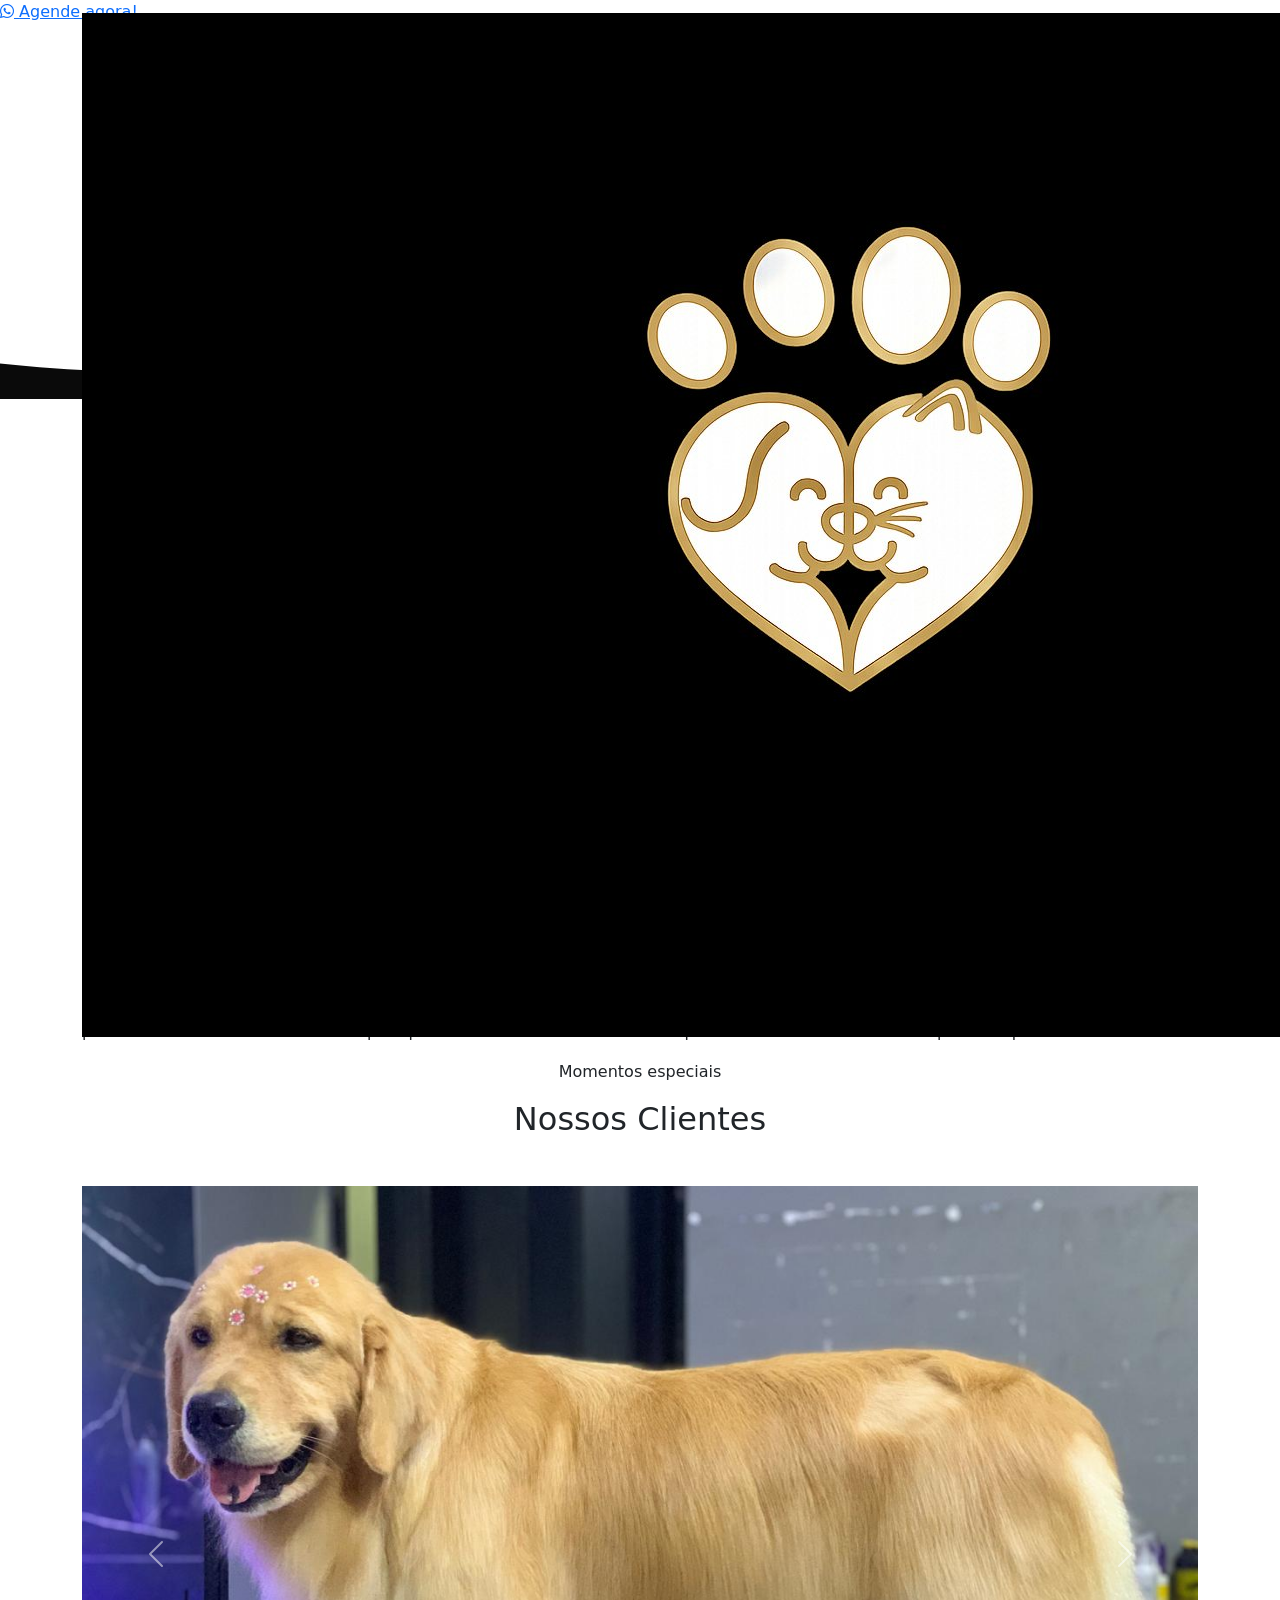
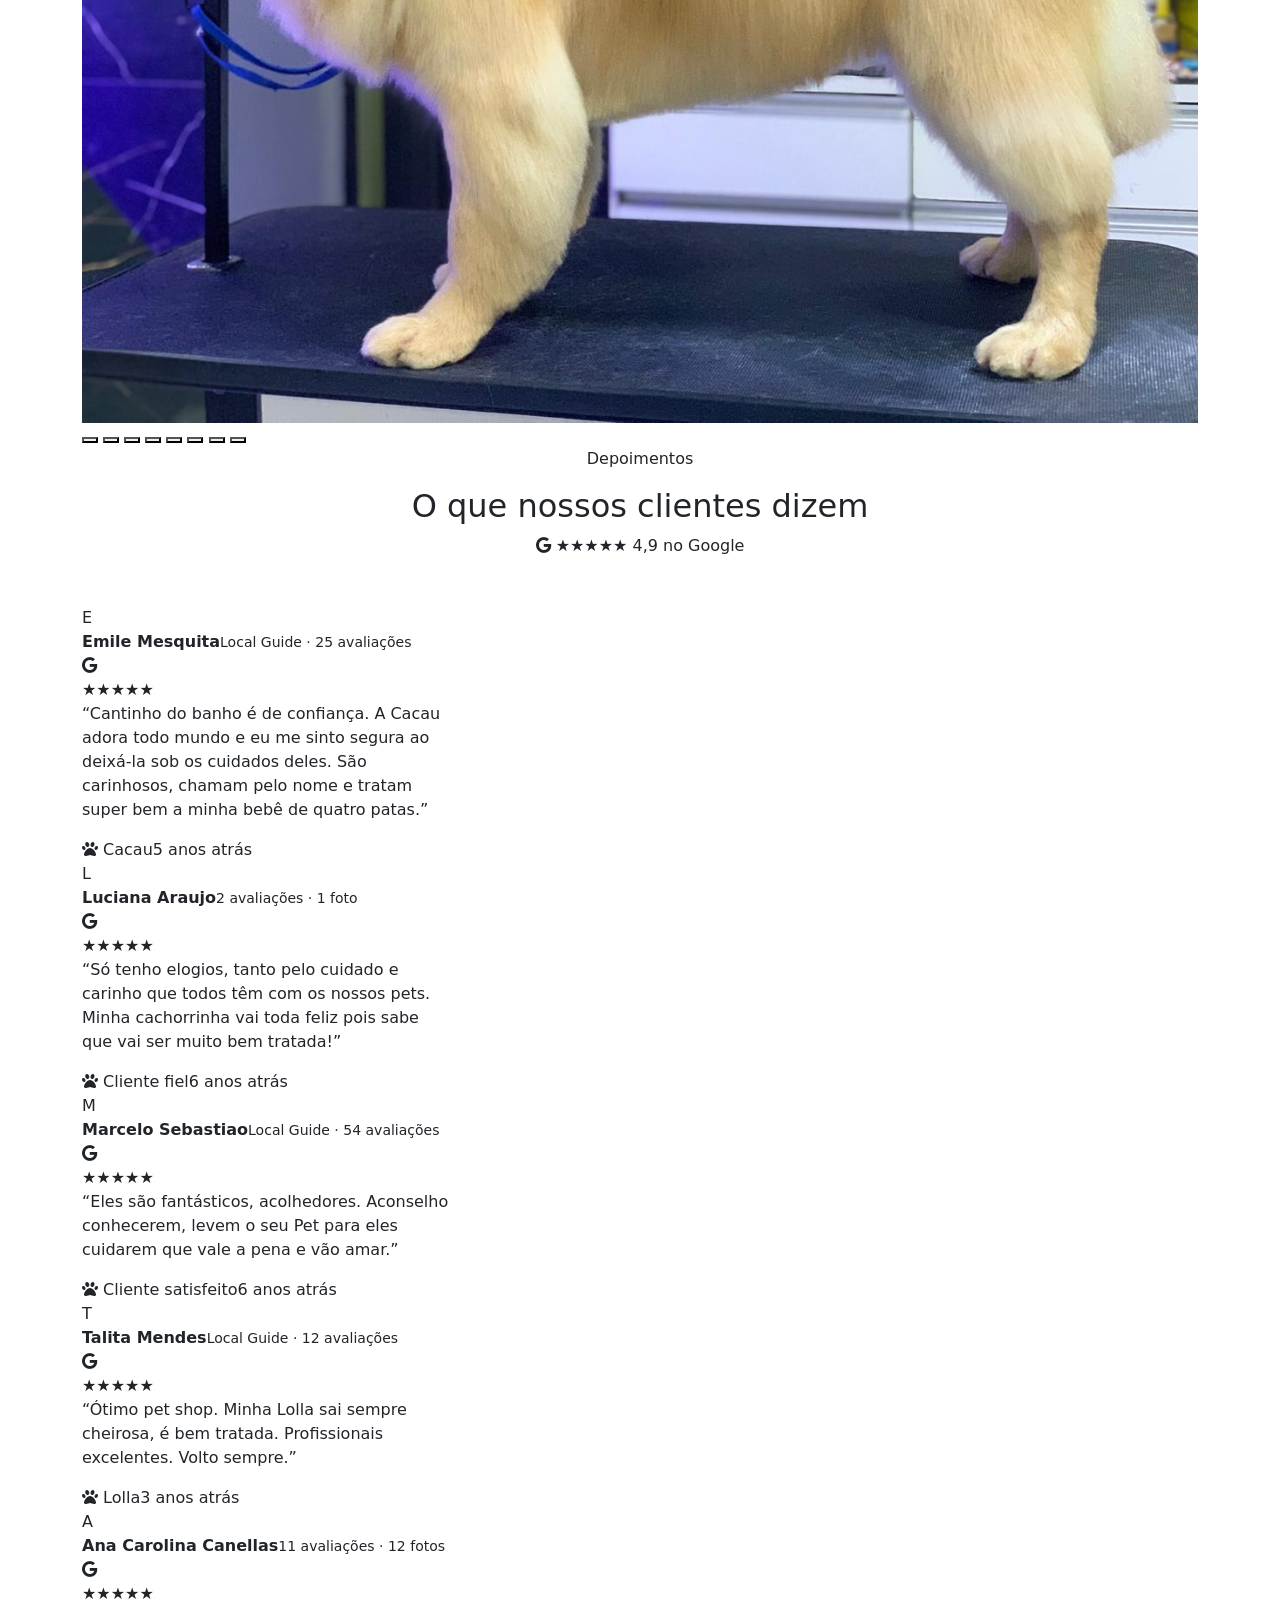
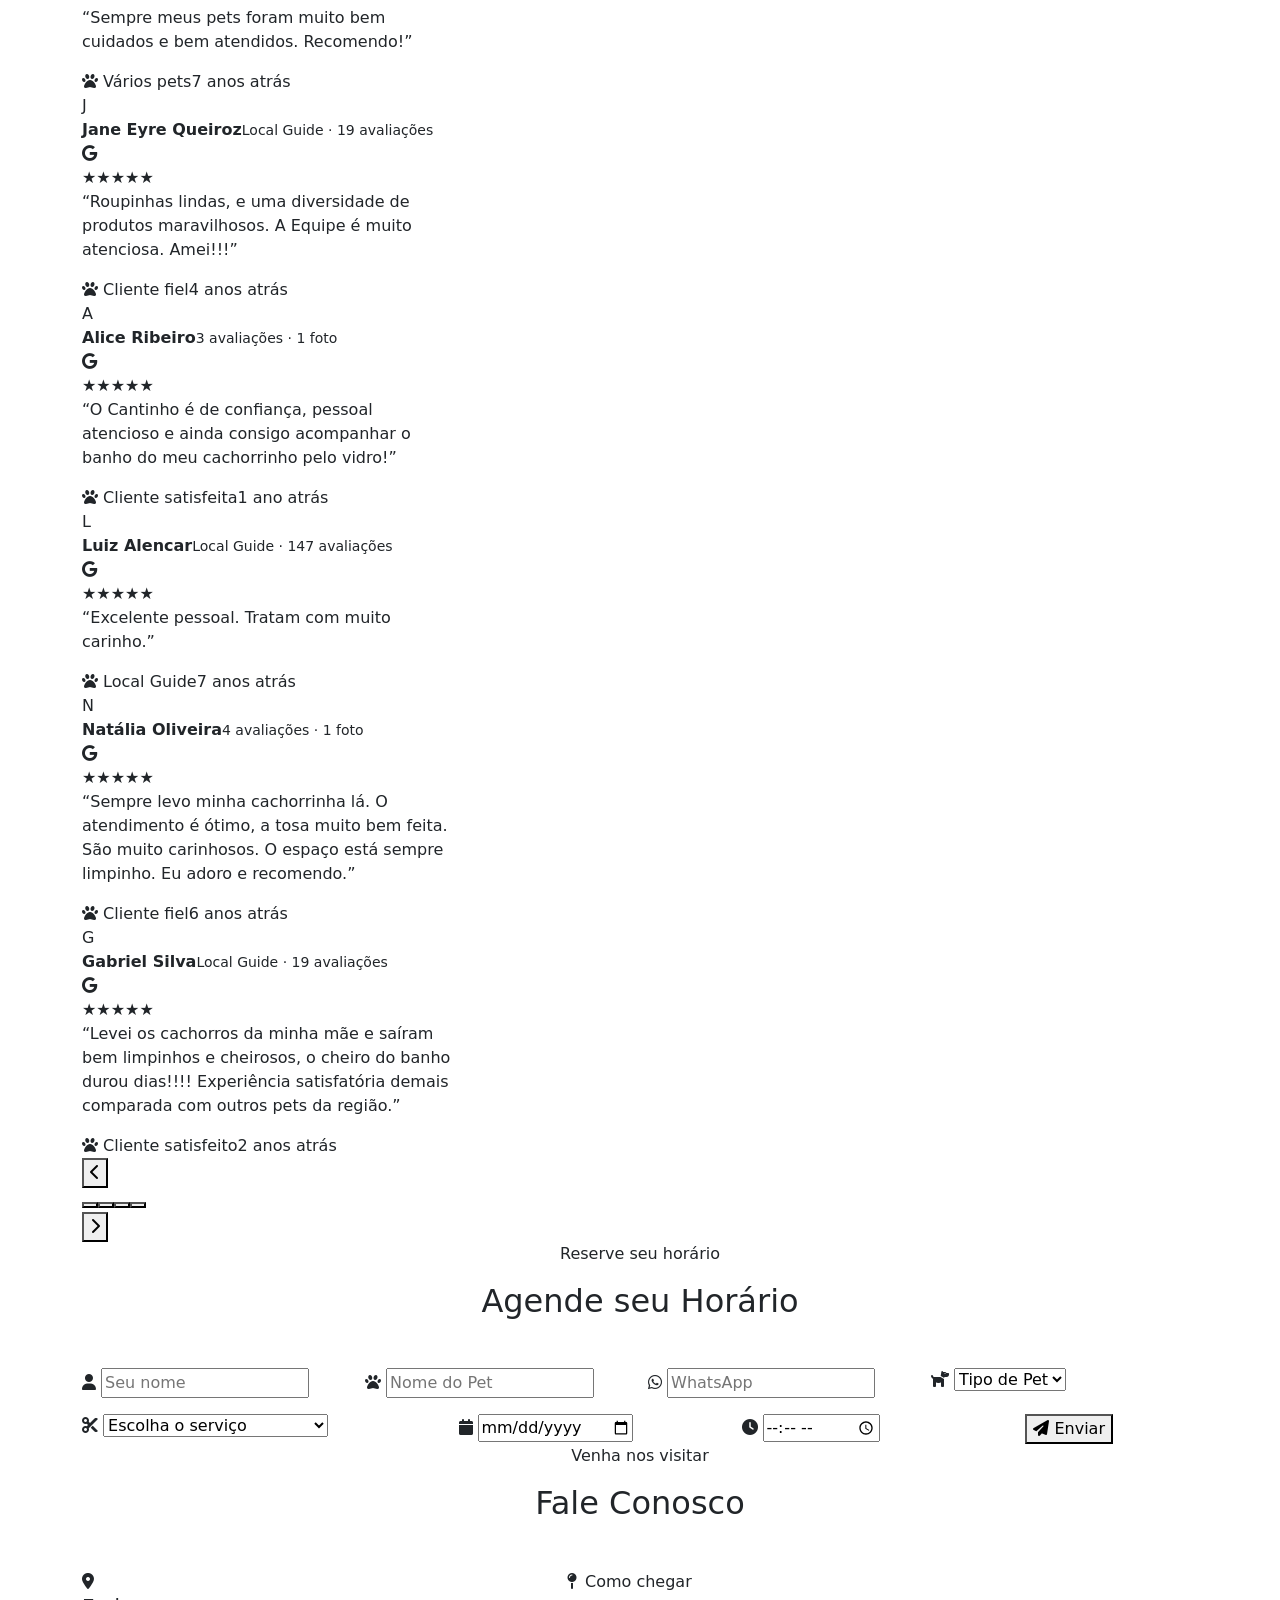
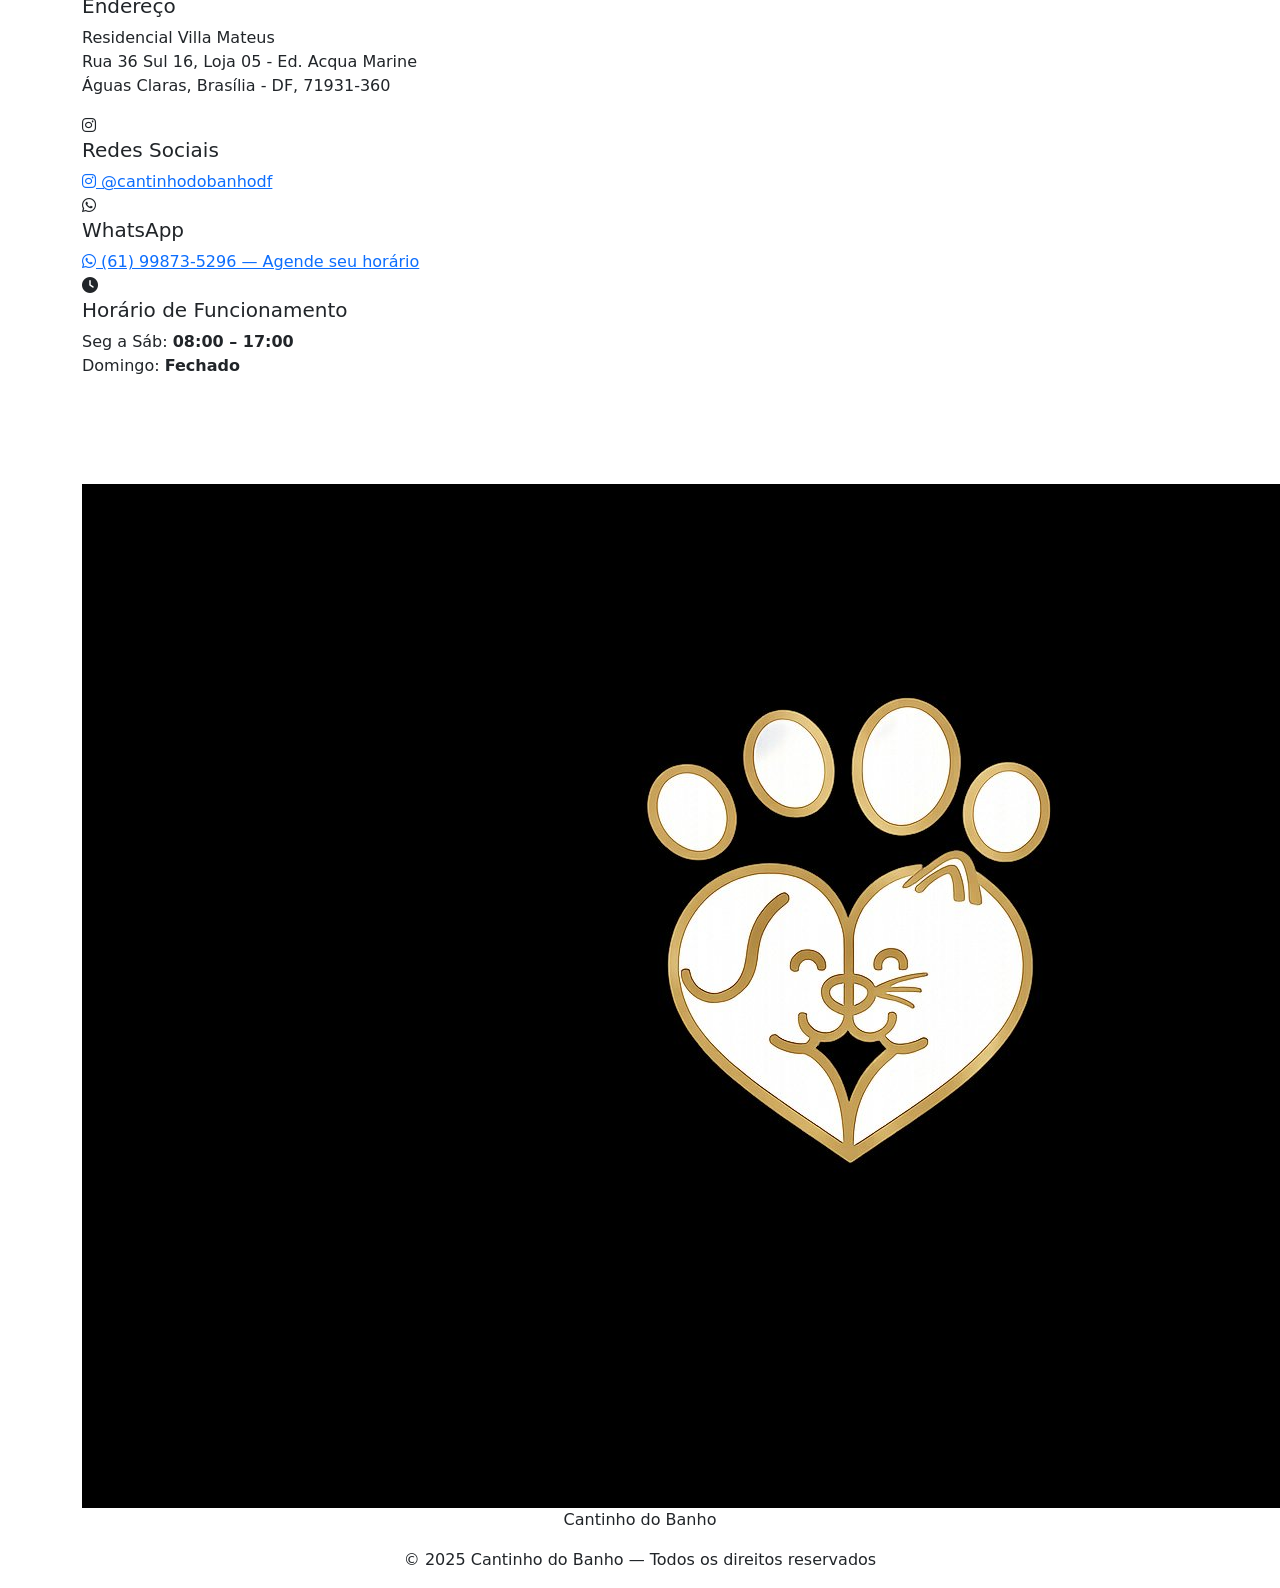
==== target/Cantinho_banho-1.0-SNAPSHOT/index.html @ 0a8c475f "- Adicionada entidade Usuario com suporte a Soft Delete e Timezone America/Sao_Paulo. - Adicionada a" ====
<!DOCTYPE html>
<html lang="pt-BR">
    <head>
        <meta charset="UTF-8" />
        <meta name="viewport" content="width=device-width, initial-scale=1.0"/>
        <title>Cantinho do Banho — Pet Shop Premium</title>

        <!-- Bootstrap -->
        <link rel="stylesheet" href="https://cdn.jsdelivr.net/npm/bootstrap@5.3.2/dist/css/bootstrap.min.css"/>
        <!-- FontAwesome -->
        <link rel="stylesheet" href="https://cdnjs.cloudflare.com/ajax/libs/font-awesome/6.5.0/css/all.min.css"/>
        <!-- AOS -->
        <link href="https://cdn.jsdelivr.net/npm/aos@2.3.4/dist/aos.css" rel="stylesheet"/>
        <!-- Google Fonts -->
        <link href="https://fonts.googleapis.com/css2?family=Cinzel:wght@400;600;700&family=Cormorant+Garamond:ital,wght@0,300;0,400;0,600;1,300;1,400&display=swap" rel="stylesheet">
        <!-- Estilos -->
        <link rel="stylesheet" href="style.css"/>
        <style>html {
                scroll-behavior: smooth;
                overflow-x: hidden;
            }</style>
    </head>
    <body>

        <!-- BOTÃO FLUTUANTE WHATSAPP -->
        <a href="https://wa.me/5561998735296?text=Quero%20agendar" target="_blank" class="whatsapp-float" aria-label="Agendar pelo WhatsApp">
            <i class="fab fa-whatsapp"></i>
            <span class="whatsapp-tooltip">Agende agora!</span>
        </a>

        <!-- NAVBAR -->
        <nav class="navbar navbar-expand-lg fixed-top">
            <div class="container">
                <a class="navbar-brand" href="#">
                    <img src="[data-uri]" alt="Logo" class="brand-icon-img">
                    Cantinho do Banho
                </a>
                <button class="navbar-toggler" type="button" data-bs-toggle="collapse" data-bs-target="#menu">
                    <span class="navbar-toggler-icon"></span>
                </button>
                <div class="collapse navbar-collapse" id="menu">
                    <ul class="navbar-nav ms-auto mb-2 mb-lg-0">
                        <li class="nav-item"><a class="nav-link" href="#sobre">Quem Somos</a></li>
                        <li class="nav-item"><a class="nav-link" href="#servicos">Serviços</a></li>
                        <li class="nav-item"><a class="nav-link" href="#avaliacoes">Avaliações</a></li>
                        <li class="nav-item"><a class="nav-link" href="#agendamento">Agendamento</a></li>
                        <li class="nav-item"><a class="nav-link" href="#contato">Contato</a></li>
                        <li class="nav-item"><a class="nav-link nav-admin" href="dashboard/login.html" target="_self" onclick="window.location.href = 'dashboard/login.html'; return false;">Admin</a></li>
                    </ul>
                </div>
            </div>
        </nav>

        <!-- HERO -->
        <header class="hero-premium">
            <div class="hero-overlay"></div>
            <div class="hero-particles">
                <span></span><span></span><span></span><span></span><span></span>
            </div>
            <div class="container hero-content text-center" data-aos="fade-up" data-aos-duration="1000">
                <p class="hero-eyebrow">✦ Pet Shop Premium ✦</p>
                <h1>Cuidado Premium<br><em>Para Seu Melhor Amigo</em></h1>
                <p class="hero-subtitle">
                    Sofisticação, carinho e expertise no tratamento do seu pet.<br>Agende seu momento especial conosco.
                </p>
                <div class="hero-buttons">
                    <a href="#agendamento" class="btn-hero btn-hero-outline">
                        <i class="fas fa-calendar-check"></i> Agende seu Horário
                    </a>
                    <a href="#servicos" class="btn-hero btn-hero-solid">
                        <i class="fa fa-paw"></i> Conhecer serviços
                    </a>
                </div>
                <div class="hero-badges" data-aos="fade-up" data-aos-delay="300">
                    <div class="hero-badge"><i class="fa fa-heart"></i><span>Carinho</span></div>
                    <div class="hero-badge"><i class="fa fa-shield-alt"></i><span>Segurança</span></div>
                    <div class="hero-badge"><i class="fa fa-star"></i><span>Excelência</span></div>
                </div>
            </div>
            <div class="hero-scroll-hint">
                <span></span>
            </div>
        </header>

        <!-- DIVISOR -->
        <div class="section-divider">
            <svg viewBox="0 0 1440 80" preserveAspectRatio="none">
            <path d="M0,40 C360,80 1080,0 1440,40 L1440,80 L0,80 Z" fill="#0a0a0a"/>
            </svg>
        </div>

        <!-- SOBRE -->
        <section id="sobre" class="section-sobre">
            <div class="container">
                <div class="row align-items-center g-5">
                    <div class="col-lg-6" data-aos="fade-right">
                        <p class="section-label">Nossa História</p>
                        <h2 class="section-title">Quem Somos</h2>
                        <p class="section-text">
                            No <strong>Cantinho do Banho</strong> oferecemos mais do que serviços: cuidamos com amor, carinho e dedicação total.
                            Um espaço onde cada pet é tratado como parte da família, com profissionais apaixonados e técnicas refinadas.
                        </p>
                        <div class="sobre-stats">
                            <div class="stat-item">
                                <span class="stat-num">4.6★</span>
                                <span class="stat-label">Google</span>
                            </div>
                            <div class="stat-divider"></div>
                            <div class="stat-item">
                                <span class="stat-num">98+</span>
                                <span class="stat-label">Avaliações</span>
                            </div>
                            <div class="stat-divider"></div>
                            <div class="stat-item">
                                <span class="stat-num">8</span>
                                <span class="stat-label">Serviços</span>
                            </div>
                        </div>
                    </div>
                    <div class="col-lg-6" data-aos="fade-left" data-aos-delay="150">
                        <div class="sobre-card">
                            <i class="fas fa-award sobre-icon"></i>
                            <h4>Compromisso com a excelência</h4>
                            <p>Cada detalhe importa. Dos produtos utilizados ao toque final — entregamos o melhor para o seu pet.</p>
                        </div>
                    </div>
                </div>
            </div>
        </section>

        <!-- SERVIÇOS -->
        <section id="servicos" class="section-servicos">
            <div class="container">
                <div class="text-center mb-5" data-aos="fade-up">
                    <p class="section-label">O que oferecemos</p>
                    <h2 class="section-title">Nossos Serviços</h2>
                </div>
                <div class="row g-4">

                    <div class="col-md-3 col-sm-6" data-aos="fade-up" data-aos-delay="50">
                        <div class="service-card">
                            <div class="service-icon-wrap icone-banho"><i class="fas fa-bath"></i></div>
                            <h5>Banho</h5>
                            <p>Cuidado e limpeza completa para seu pet.</p>
                        </div>
                    </div>

                    <div class="col-md-3 col-sm-6" data-aos="fade-up" data-aos-delay="100">
                        <div class="service-card">
                            <div class="service-icon-wrap icone-tosa"><i class="fas fa-cut"></i></div>
                            <h5>Tosas Especializadas</h5>
                            <p>Tosas personalizadas conforme raça e estilo.</p>
                        </div>
                    </div>

                    <div class="col-md-3 col-sm-6" data-aos="fade-up" data-aos-delay="150">
                        <div class="service-card">
                            <div class="service-icon-wrap icone-trimming"><i class="fas fa-dog"></i></div>
                            <h5>Trimming</h5>
                            <p>Ajustes finos para acabamento perfeito.</p>
                        </div>
                    </div>

                    <div class="col-md-3 col-sm-6" data-aos="fade-up" data-aos-delay="200">
                        <div class="service-card">
                            <div class="service-icon-wrap icone-pelagem"><i class="fas fa-paw"></i></div>
                            <h5>Recuperação de Pelagem</h5>
                            <p>Tratamento intensivo para pelagem danificada.</p>
                        </div>
                    </div>

                    <div class="col-md-3 col-sm-6" data-aos="fade-up" data-aos-delay="250">
                        <div class="service-card">
                            <div class="service-icon-wrap icone-cronograma"><i class="fas fa-stream"></i></div>
                            <h5>Cronograma Capilar</h5>
                            <p>Hidratação intensiva em ciclos personalizados.</p>
                        </div>
                    </div>

                    <div class="col-md-3 col-sm-6" data-aos="fade-up" data-aos-delay="300">
                        <div class="service-card">
                            <div class="service-icon-wrap icone-coloracao"><i class="fas fa-palette"></i></div>
                            <h5>Coloração</h5>
                            <p>Colorações seguras e criativas para pets!</p>
                        </div>
                    </div>

                    <div class="col-md-3 col-sm-6" data-aos="fade-up" data-aos-delay="350">
                        <div class="service-card">
                            <div class="service-icon-wrap icone-cronoterapia"><i class="fas fa-spa"></i></div>
                            <h5>Cromoterapia</h5>
                            <p>Relaxamento e equilíbrio com terapia de cores.</p>
                        </div>
                    </div>

                    <div class="col-md-3 col-sm-6" data-aos="fade-up" data-aos-delay="400">
                        <div class="service-card">
                            <div class="service-icon-wrap icone-boutique"><i class="fas fa-store"></i></div>
                            <h5>Boutique Pet</h5>
                            <p>Acessórios e produtos premium para seu pet.</p>
                        </div>
                    </div>

                </div>
            </div>
        </section>

        <!-- GALERIA -->
        <section class="section-galeria">
            <div class="container" data-aos="fade-up">
                <div class="text-center mb-5">
                    <p class="section-label">Momentos especiais</p>
                    <h2 class="section-title">Nossos Clientes</h2>
                </div>
                <div id="petCarousel" class="carousel slide carousel-premium" data-bs-ride="carousel" data-bs-interval="3500">
                    <div class="carousel-inner">
                        <div class="carousel-item active">
                            <img src="imagens/pet1.jpeg" class="d-block w-100" alt="Pet 1">
                        </div>

                        <div class="carousel-item">
                            <img src="imagens/pet2.jpeg" class="d-block w-100" alt="Pet 2">
                        </div>

                        <div class="carousel-item">
                            <img src="imagens/pet3.jpeg" class="d-block w-100" alt="Pet 3">
                        </div>

                        <div class="carousel-item">
                            <img src="imagens/pet4.jpeg" class="d-block w-100" alt="Pet 4">
                        </div>

                        <div class="carousel-item">
                            <img src="imagens/pet5.jpeg" class="d-block w-100" alt="Pet 5">
                        </div>

                        <div class="carousel-item">
                            <img src="imagens/pet6.jpeg" class="d-block w-100" alt="Pet 6">
                        </div>

                        <div class="carousel-item">
                            <img src="imagens/pet7 (2).jpeg" class="d-block w-100" alt="Pet 7">
                        </div>

                        <div class="carousel-item">
                            <img src="imagens/pet8.jpeg" class="d-block w-100" alt="Pet 8">
                        </div>

                    </div>
                </div>
                <button class="carousel-control-prev" type="button" data-bs-target="#petCarousel" data-bs-slide="prev">
                    <span class="carousel-control-prev-icon"></span>
                </button>
                <button class="carousel-control-next" type="button" data-bs-target="#petCarousel" data-bs-slide="next">
                    <span class="carousel-control-next-icon"></span>
                </button>
                <div class="carousel-indicators-custom">
                    <button type="button" data-bs-target="#petCarousel" data-bs-slide-to="0" class="active"></button>
                    <button type="button" data-bs-target="#petCarousel" data-bs-slide-to="1"></button>
                    <button type="button" data-bs-target="#petCarousel" data-bs-slide-to="2"></button>
                    <button type="button" data-bs-target="#petCarousel" data-bs-slide-to="3"></button>
                    <button type="button" data-bs-target="#petCarousel" data-bs-slide-to="4"></button>
                    <button type="button" data-bs-target="#petCarousel" data-bs-slide-to="5"></button>
                    <button type="button" data-bs-target="#petCarousel" data-bs-slide-to="6"></button>
                    <button type="button" data-bs-target="#petCarousel" data-bs-slide-to="7"></button>
                </div>
            </div>
        </section>

        <!-- AVALIAÇÕES -->
        <section id="avaliacoes" class="section-avaliacoes">
            <div class="container">
                <div class="text-center mb-5" data-aos="fade-up">
                    <p class="section-label">Depoimentos</p>
                    <h2 class="section-title">O que nossos clientes dizem</h2>
                    <div class="google-rating-badge">
                        <i class="fab fa-google"></i>
                        <span class="stars-text">&#9733;&#9733;&#9733;&#9733;&#9733;</span>
                        <span>4,9 no Google</span>
                    </div>
                </div>

                <div class="review-carousel-wrapper" data-aos="fade-up" data-aos-delay="100">
                    <div class="review-track" id="reviewTrack">

                        <div class="review-card">
                            <div class="review-header">
                                <div class="review-avatar">E</div>
                                <div class="review-info"><strong>Emile Mesquita</strong><small>Local Guide &middot; 25 avaliações</small></div>
                                <i class="fab fa-google review-google-icon"></i>
                            </div>
                            <div class="review-stars">&#9733;&#9733;&#9733;&#9733;&#9733;</div>
                            <p class="review-text">&ldquo;Cantinho do banho é de confiança. A Cacau adora todo mundo e eu me sinto segura ao deixá-la sob os cuidados deles. São carinhosos, chamam pelo nome e tratam super bem a minha bebê de quatro patas.&rdquo;</p>
                            <div class="review-footer"><span><i class="fas fa-paw"></i> Cacau</span><span class="review-time">5 anos atrás</span></div>
                        </div>

                        <div class="review-card">
                            <div class="review-header">
                                <div class="review-avatar">L</div>
                                <div class="review-info"><strong>Luciana Araujo</strong><small>2 avaliações &middot; 1 foto</small></div>
                                <i class="fab fa-google review-google-icon"></i>
                            </div>
                            <div class="review-stars">&#9733;&#9733;&#9733;&#9733;&#9733;</div>
                            <p class="review-text">&ldquo;Só tenho elogios, tanto pelo cuidado e carinho que todos têm com os nossos pets. Minha cachorrinha vai toda feliz pois sabe que vai ser muito bem tratada!&rdquo;</p>
                            <div class="review-footer"><span><i class="fas fa-paw"></i> Cliente fiel</span><span class="review-time">6 anos atrás</span></div>
                        </div>

                        <div class="review-card">
                            <div class="review-header">
                                <div class="review-avatar">M</div>
                                <div class="review-info"><strong>Marcelo Sebastiao</strong><small>Local Guide &middot; 54 avaliações</small></div>
                                <i class="fab fa-google review-google-icon"></i>
                            </div>
                            <div class="review-stars">&#9733;&#9733;&#9733;&#9733;&#9733;</div>
                            <p class="review-text">&ldquo;Eles são fantásticos, acolhedores. Aconselho conhecerem, levem o seu Pet para eles cuidarem que vale a pena e vão amar.&rdquo;</p>
                            <div class="review-footer"><span><i class="fas fa-paw"></i> Cliente satisfeito</span><span class="review-time">6 anos atrás</span></div>
                        </div>

                        <div class="review-card">
                            <div class="review-header">
                                <div class="review-avatar">T</div>
                                <div class="review-info"><strong>Talita Mendes</strong><small>Local Guide &middot; 12 avaliações</small></div>
                                <i class="fab fa-google review-google-icon"></i>
                            </div>
                            <div class="review-stars">&#9733;&#9733;&#9733;&#9733;&#9733;</div>
                            <p class="review-text">&ldquo;Ótimo pet shop. Minha Lolla sai sempre cheirosa, é bem tratada. Profissionais excelentes. Volto sempre.&rdquo;</p>
                            <div class="review-footer"><span><i class="fas fa-paw"></i> Lolla</span><span class="review-time">3 anos atrás</span></div>
                        </div>

                        <div class="review-card">
                            <div class="review-header">
                                <div class="review-avatar">A</div>
                                <div class="review-info"><strong>Ana Carolina Canellas</strong><small>11 avaliações &middot; 12 fotos</small></div>
                                <i class="fab fa-google review-google-icon"></i>
                            </div>
                            <div class="review-stars">&#9733;&#9733;&#9733;&#9733;&#9733;</div>
                            <p class="review-text">&ldquo;Sempre meus pets foram muito bem cuidados e bem atendidos. Recomendo!&rdquo;</p>
                            <div class="review-footer"><span><i class="fas fa-paw"></i> Vários pets</span><span class="review-time">7 anos atrás</span></div>
                        </div>

                        <div class="review-card">
                            <div class="review-header">
                                <div class="review-avatar">J</div>
                                <div class="review-info"><strong>Jane Eyre Queiroz</strong><small>Local Guide &middot; 19 avaliações</small></div>
                                <i class="fab fa-google review-google-icon"></i>
                            </div>
                            <div class="review-stars">&#9733;&#9733;&#9733;&#9733;&#9733;</div>
                            <p class="review-text">&ldquo;Roupinhas lindas, e uma diversidade de produtos maravilhosos. A Equipe é muito atenciosa. Amei!!!&rdquo;</p>
                            <div class="review-footer"><span><i class="fas fa-paw"></i> Cliente fiel</span><span class="review-time">4 anos atrás</span></div>
                        </div>

                        <div class="review-card">
                            <div class="review-header">
                                <div class="review-avatar">A</div>
                                <div class="review-info"><strong>Alice Ribeiro</strong><small>3 avaliações &middot; 1 foto</small></div>
                                <i class="fab fa-google review-google-icon"></i>
                            </div>
                            <div class="review-stars">&#9733;&#9733;&#9733;&#9733;&#9733;</div>
                            <p class="review-text">&ldquo;O Cantinho é de confiança, pessoal atencioso e ainda consigo acompanhar o banho do meu cachorrinho pelo vidro!&rdquo;</p>
                            <div class="review-footer"><span><i class="fas fa-paw"></i> Cliente satisfeita</span><span class="review-time">1 ano atrás</span></div>
                        </div>

                        <div class="review-card">
                            <div class="review-header">
                                <div class="review-avatar">L</div>
                                <div class="review-info"><strong>Luiz Alencar</strong><small>Local Guide &middot; 147 avaliações</small></div>
                                <i class="fab fa-google review-google-icon"></i>
                            </div>
                            <div class="review-stars">&#9733;&#9733;&#9733;&#9733;&#9733;</div>
                            <p class="review-text">&ldquo;Excelente pessoal. Tratam com muito carinho.&rdquo;</p>
                            <div class="review-footer"><span><i class="fas fa-paw"></i> Local Guide</span><span class="review-time">7 anos atrás</span></div>
                        </div>

                        <div class="review-card">
                            <div class="review-header">
                                <div class="review-avatar">N</div>
                                <div class="review-info"><strong>Natália Oliveira</strong><small>4 avaliações &middot; 1 foto</small></div>
                                <i class="fab fa-google review-google-icon"></i>
                            </div>
                            <div class="review-stars">&#9733;&#9733;&#9733;&#9733;&#9733;</div>
                            <p class="review-text">&ldquo;Sempre levo minha cachorrinha lá. O atendimento é ótimo, a tosa muito bem feita. São muito carinhosos. O espaço está sempre limpinho. Eu adoro e recomendo.&rdquo;</p>
                            <div class="review-footer"><span><i class="fas fa-paw"></i> Cliente fiel</span><span class="review-time">6 anos atrás</span></div>
                        </div>

                        <div class="review-card">
                            <div class="review-header">
                                <div class="review-avatar">G</div>
                                <div class="review-info"><strong>Gabriel Silva</strong><small>Local Guide &middot; 19 avaliações</small></div>
                                <i class="fab fa-google review-google-icon"></i>
                            </div>
                            <div class="review-stars">&#9733;&#9733;&#9733;&#9733;&#9733;</div>
                            <p class="review-text">&ldquo;Levei os cachorros da minha mãe e saíram bem limpinhos e cheirosos, o cheiro do banho durou dias!!!! Experiência satisfatória demais comparada com outros pets da região.&rdquo;</p>
                            <div class="review-footer"><span><i class="fas fa-paw"></i> Cliente satisfeito</span><span class="review-time">2 anos atrás</span></div>
                        </div>

                    </div>

                    <div class="review-nav">
                        <button class="review-btn" id="reviewPrev"><i class="fas fa-chevron-left"></i></button>
                        <div class="review-dots" id="reviewDots"></div>
                        <button class="review-btn" id="reviewNext"><i class="fas fa-chevron-right"></i></button>
                    </div>
                </div>

            </div>
        </section>

        <script>
            (function () {
                var track = document.getElementById('reviewTrack');
                var cards = track.querySelectorAll('.review-card');
                var dotsContainer = document.getElementById('reviewDots');
                var total = cards.length;
                var current = 0;
                var perPage = window.innerWidth >= 992 ? 3 : window.innerWidth >= 576 ? 2 : 1;

                function buildDots() {
                    dotsContainer.innerHTML = '';
                    var pages = Math.ceil(total / perPage);
                    for (var i = 0; i < pages; i++) {
                        var d = document.createElement('button');
                        d.className = 'review-dot' + (i === 0 ? ' active' : '');
                        d.setAttribute('data-i', i);
                        d.addEventListener('click', function () {
                            goTo(+this.getAttribute('data-i'));
                        });
                        dotsContainer.appendChild(d);
                    }
                }

                function goTo(page) {
                    var pages = Math.ceil(total / perPage);
                    current = Math.max(0, Math.min(page, pages - 1));
                    var offset = current * perPage * (100 / total);
                    track.style.transform = 'translateX(-' + offset + '%)';
                    dotsContainer.querySelectorAll('.review-dot').forEach(function (d, i) {
                        d.classList.toggle('active', i === current);
                    });
                }

                document.getElementById('reviewNext').addEventListener('click', function () {
                    goTo(current + 1 >= Math.ceil(total / perPage) ? 0 : current + 1);
                });
                document.getElementById('reviewPrev').addEventListener('click', function () {
                    goTo(current - 1 < 0 ? Math.ceil(total / perPage) - 1 : current - 1);
                });

                // Auto play
                setInterval(function () {
                    goTo(current + 1 >= Math.ceil(total / perPage) ? 0 : current + 1);
                }, 4000);

                buildDots();
                track.style.width = (total * (100 / perPage)) + '%';
                cards.forEach(function (c) {
                    c.style.width = (100 / total) + '%';
                });
            })();
        </script>

        <!-- AGENDAMENTO -->
        <section id="agendamento" class="section-agendamento">
            <div class="container" data-aos="fade-up">
                <div class="text-center mb-5">
                    <p class="section-label">Reserve seu horário</p>
                    <h2 class="section-title">Agende seu Horário</h2>
                </div>
                <div class="agendamento-card">
                    <!-- FORMULÁRIO -->
                    <div id="form-agendamento">

                        <form onsubmit="enviarAgendamento(event)">
                            <div class="row g-3">
                                <div class="col-md-3 col-sm-6">
                                    <div class="input-group-custom">
                                        <i class="fas fa-user"></i>
                                        <input id="nome" class="form-input" placeholder="Seu nome" required>
                                    </div>
                                </div>
                                <div class="col-md-3 col-sm-6">
                                    <div class="input-group-custom">
                                        <i class="fas fa-paw"></i>
                                        <input id="pet" class="form-input" placeholder="Nome do Pet" required>
                                    </div>
                                </div>
                                <div class="col-md-3 col-sm-6">
                                    <div class="input-group-custom">
                                        <i class="fab fa-whatsapp"></i>
                                        <input id="tel" class="form-input" placeholder="WhatsApp" required oninput="detectarCliente(this.value)">
                                    </div>
                                </div>
                                <div class="col-md-3 col-sm-6">
                                    <div class="input-group-custom">
                                        <i class="fas fa-dog"></i>
                                        <select id="tipo-pet" class="form-input" required>
                                            <option value="">Tipo de Pet</option>
                                            <option value="Cachorro">Cachorro</option>
                                            <option value="Gato">Gato</option>
                                        </select>
                                    </div>
                                </div>
                                <div class="col-md-4 col-sm-6">
                                    <div class="input-group-custom">
                                        <i class="fas fa-scissors"></i>
                                        <select id="servico" class="form-input" required>
                                            <option value="">Escolha o serviço</option>
                                            <option>Banho e Tosa</option>
                                            <option>Banho</option>
                                            <option>Tosa</option>
                                            <option>Trimming</option>
                                            <option>Cronograma Capilar</option>
                                            <option>Recuperação de Pelagem</option>
                                            <option>Cromoterapia</option>
                                            <option>Coloração Pet</option>
                                        </select>
                                    </div>
                                </div>
                                <div class="col-md-3 col-sm-6">
                                    <div class="input-group-custom">
                                        <i class="fas fa-calendar"></i>
                                        <input id="data" type="date" class="form-input" required>
                                    </div>
                                </div>
                                <div class="col-md-3 col-sm-6">
                                    <div class="input-group-custom">
                                        <i class="fas fa-clock"></i>
                                        <input id="hora" type="time" class="form-input" required>
                                    </div>
                                </div>

                                <div class="col-md-2 col-sm-12">
                                    <button type="submit" class="btn-agendar" id="btn-agendar">
                                        <i class="fa fa-paper-plane"></i> Enviar
                                    </button>
                                </div>
                            </div>
                        </form>
                    </div>
                    <!-- MENSAGEM DE SUCESSO -->
                    <div id="agendamento-sucesso" style="display:none; text-align:center; padding:48px 24px;">
                        <div style="font-size:3.5rem; margin-bottom:16px;">🐾</div>
                        <h3 style="color:#C9A96E; font-family:'Cinzel',serif; font-size:1.4rem; margin-bottom:12px;">Pedido Enviado com Sucesso!</h3>
                        <p style="color:#ccc; font-size:0.95rem; margin-bottom:8px;">Seu agendamento foi recebido!</p>
                        <p style="color:#888; font-size:0.85rem; max-width:420px; margin:0 auto 28px;">Nossa equipe vai analisar a disponibilidade e entrar em contato pelo WhatsApp para confirmar o horário. 😊</p>
                        <button onclick="novoAgendamento()" style="background:transparent; border:1px solid #C9A96E55; color:#C9A96E; border-radius:8px; padding:10px 24px; font-size:0.85rem; cursor:pointer; transition:all .2s;">
                            <i class="fas fa-plus" style="margin-right:6px"></i> Fazer outro agendamento
                        </button>
                    </div>
                </div>
            </div>
        </section>

        <!-- CONTATO -->
        <section id="contato" class="section-contato">
            <div class="container">
                <div class="text-center mb-5" data-aos="fade-up">
                    <p class="section-label">Venha nos visitar</p>
                    <h2 class="section-title">Fale Conosco</h2>
                </div>
                <div class="row g-5 align-items-start">
                    <div class="col-md-5" data-aos="fade-right">
                        <div class="contato-info">

                            <div class="contato-item">
                                <div class="contato-icon"><i class="fas fa-map-marker-alt"></i></div>
                                <div>
                                    <h5>Endereço</h5>
                                    <p>Residencial Villa Mateus<br>
                                        Rua 36 Sul 16, Loja 05 - Ed. Acqua Marine<br>
                                        Águas Claras, Brasília - DF, 71931-360</p>
                                </div>
                            </div>

                            <div class="contato-item">
                                <div class="contato-icon"><i class="fab fa-instagram"></i></div>
                                <div>
                                    <h5>Redes Sociais</h5>
                                    <a href="https://instagram.com/cantinhodobanhodf" target="_blank" class="social-link">
                                        <i class="fab fa-instagram"></i> @cantinhodobanhodf
                                    </a>
                                </div>
                            </div>

                            <div class="contato-item">
                                <div class="contato-icon"><i class="fab fa-whatsapp"></i></div>
                                <div>
                                    <h5>WhatsApp</h5>
                                    <a href="https://wa.me/5561998735296" target="_blank" class="btn-whatsapp">
                                        <i class="fab fa-whatsapp"></i> (61) 99873-5296 — Agende seu horário
                                    </a>
                                </div>
                            </div>

                            <div class="contato-item">
                                <div class="contato-icon"><i class="fas fa-clock"></i></div>
                                <div>
                                    <h5>Horário de Funcionamento</h5>
                                    <p>Seg a Sáb: <strong>08:00 – 17:00</strong><br>Domingo: <strong>Fechado</strong></p>
                                </div>
                            </div>

                        </div>
                    </div>

                    <div class="col-md-7" data-aos="fade-left" data-aos-delay="150">
                        <div class="mapa-wrapper">
                            <p class="section-label mb-3"><i class="fas fa-map-pin me-2"></i>Como chegar</p>
                            <div class="ratio ratio-4x3">
                                <iframe
                                    src="https://www.google.com/maps/embed?pb=!1m18!1m12!1m3!1d1223.2493525552275!2d-48.03910495482226!3d-15.837038308991763!2m3!1f0!2f0!3f0!3m2!1i1024!2i768!4f13.1!3m3!1m2!1s0x935a326012396ee5%3A0x93afc04ad1eda050!2sCantinho%20do%20Banho%20Pet%20Shop!5e0!3m2!1spt-BR!2sbr!4v1702665679206!5m2!1spt-BR!2sbr"
                                    width="100%" height="100%" style="border:0;" allowfullscreen="" loading="lazy">
                                </iframe>
                            </div>
                        </div>
                    </div>
                </div>
            </div>
        </section>

        <!-- RODAPÉ -->
        <footer class="footer">
            <div class="container text-center">
                <p class="footer-brand"><img src="[data-uri]" alt="Logo" class="footer-logo-img"> Cantinho do Banho</p>
                <p class="footer-copy">© 2025 Cantinho do Banho — Todos os direitos reservados</p>
            </div>
        </footer>

        <!-- SCRIPTS -->
        <script src="https://cdn.jsdelivr.net/npm/bootstrap@5.3.2/dist/js/bootstrap.bundle.min.js"></script>
        <script src="https://cdn.jsdelivr.net/npm/aos@2.3.4/dist/aos.js"></script>
        <script>
                            AOS.init({duration: 900, once: true, easing: 'ease-out-quart', offset: 60});

                            function cleanTelSite(t) {
                                return t ? t.replace(/\D/g, '') : '';
                            }

                            function detectarCliente(val) {
                                const tel = cleanTelSite(val);
                                if (tel.length < 10)
                                    return;
                                const clientes = JSON.parse(localStorage.getItem('cb_clientes') || '[]');
                                const cli = clientes.find(c => cleanTelSite(c.tel) === tel);
                                if (cli) {
                                    if (cli.nome)
                                        document.getElementById('nome').value = cli.nome;
                                    if (cli.pets)
                                        document.getElementById('pet').value = cli.pets.split(',')[0].trim();
                                }
                            }

                            function enviarAgendamento(e) {
                                e.preventDefault();

                                // 1. Captura os elementos do DOM
                                const nome = document.getElementById('nome').value.trim();
                                const pet = document.getElementById('pet').value.trim();
                                const tel = document.getElementById('tel').value.trim();
                                const tipoPet = document.getElementById('tipo-pet').value;
                                const servico = document.getElementById('servico').value;
                                const data = document.getElementById('data').value; // Formato: YYYY-MM-DD
                                const hora = document.getElementById('hora').value; // Formato: HH:MM

                                // 2. Validação simples antes de enviar
                                if (!nome || !pet || !tel || !tipoPet || !servico || !data || !hora) {
                                    alert("Por favor, preencha todos os campos obrigatórios.");
                                    return;
                                }

                                // 3. Prepara os parâmetros para o padrão que a Servlet Java entende (Form URL Encoded)
                                const formData = new URLSearchParams();
                                formData.append('nomeDono', nome);
                                formData.append('telefone', tel);
                                formData.append('nomePet', pet);
                                formData.append('tipo', tipoPet);
                                formData.append('servico', servico);
                                formData.append('data', data);
                                formData.append('hora', hora);

                                // 4. O Fetch: Enviando os dados para o servidor
                                // ATENÇÃO: Verifique se o nome do projeto no NetBeans/Tomcat é "Cantinho_banho"
                                fetch('api/agendar', {
                                    method: 'POST',
                                    headers: {
                                        'Content-Type': 'application/x-www-form-urlencoded; charset=UTF-8',
                                    },
                                    body: formData
                                })
                                        .then(response => {
                                            if (response.ok) {
                                                // Se o Java retornou status 200-299
                                                return response.text();
                                            } else {
                                                // Se o Java deu erro (ex: 500 no banco de dados)
                                                return response.text().then(text => {
                                                    throw new Error(text)
                                                });
                                            }
                                        })
                                        .then(resultado => {
                                            console.log("Sucesso do Java:", resultado);

                                            // Esconde o formulário e mostra a div de sucesso (lógica que você já tinha)
                                            document.getElementById('form-agendamento').style.display = 'none';
                                            document.getElementById('agendamento-sucesso').style.display = 'block';

                                            // Limpa o formulário para um próximo uso
                                            // document.getElementById('form-agendamento').reset();
                                        })
                                        .catch(error => {
                                            // Captura erros de rede ou erros lançados pelo 'throw' acima
                                            console.error('Erro na requisição:', error);
                                            alert("Falha ao salvar no MySQL: " + error.message);
                                        });
                            }

                            function novoAgendamento() {
                                document.getElementById('form-agendamento').style.display = 'block';
                                document.getElementById('agendamento-sucesso').style.display = 'none';
                                document.getElementById('form-agendamento').querySelector('form').reset();
                            }

                            // Navbar + botão WA no scroll
                            window.addEventListener('scroll', () => {
                                document.querySelector('.navbar').classList.toggle('scrolled', window.scrollY > 50);
                                document.querySelector('.whatsapp-float').classList.toggle('visible', window.scrollY > 300);
                            });

                            // FECHAR MENU MOBILE AO CLICAR EM UM LINK
                            document.querySelectorAll('.navbar .nav-link').forEach(link => {
                                link.addEventListener('click', () => {
                                    const navbarCollapse = document.querySelector('.navbar-collapse');
                                    if (navbarCollapse && navbarCollapse.classList.contains('show')) {
                                        bootstrap.Collapse.getOrCreateInstance(navbarCollapse).hide();
                                    }
                                });
                            });
        </script>
    </body>
</html>
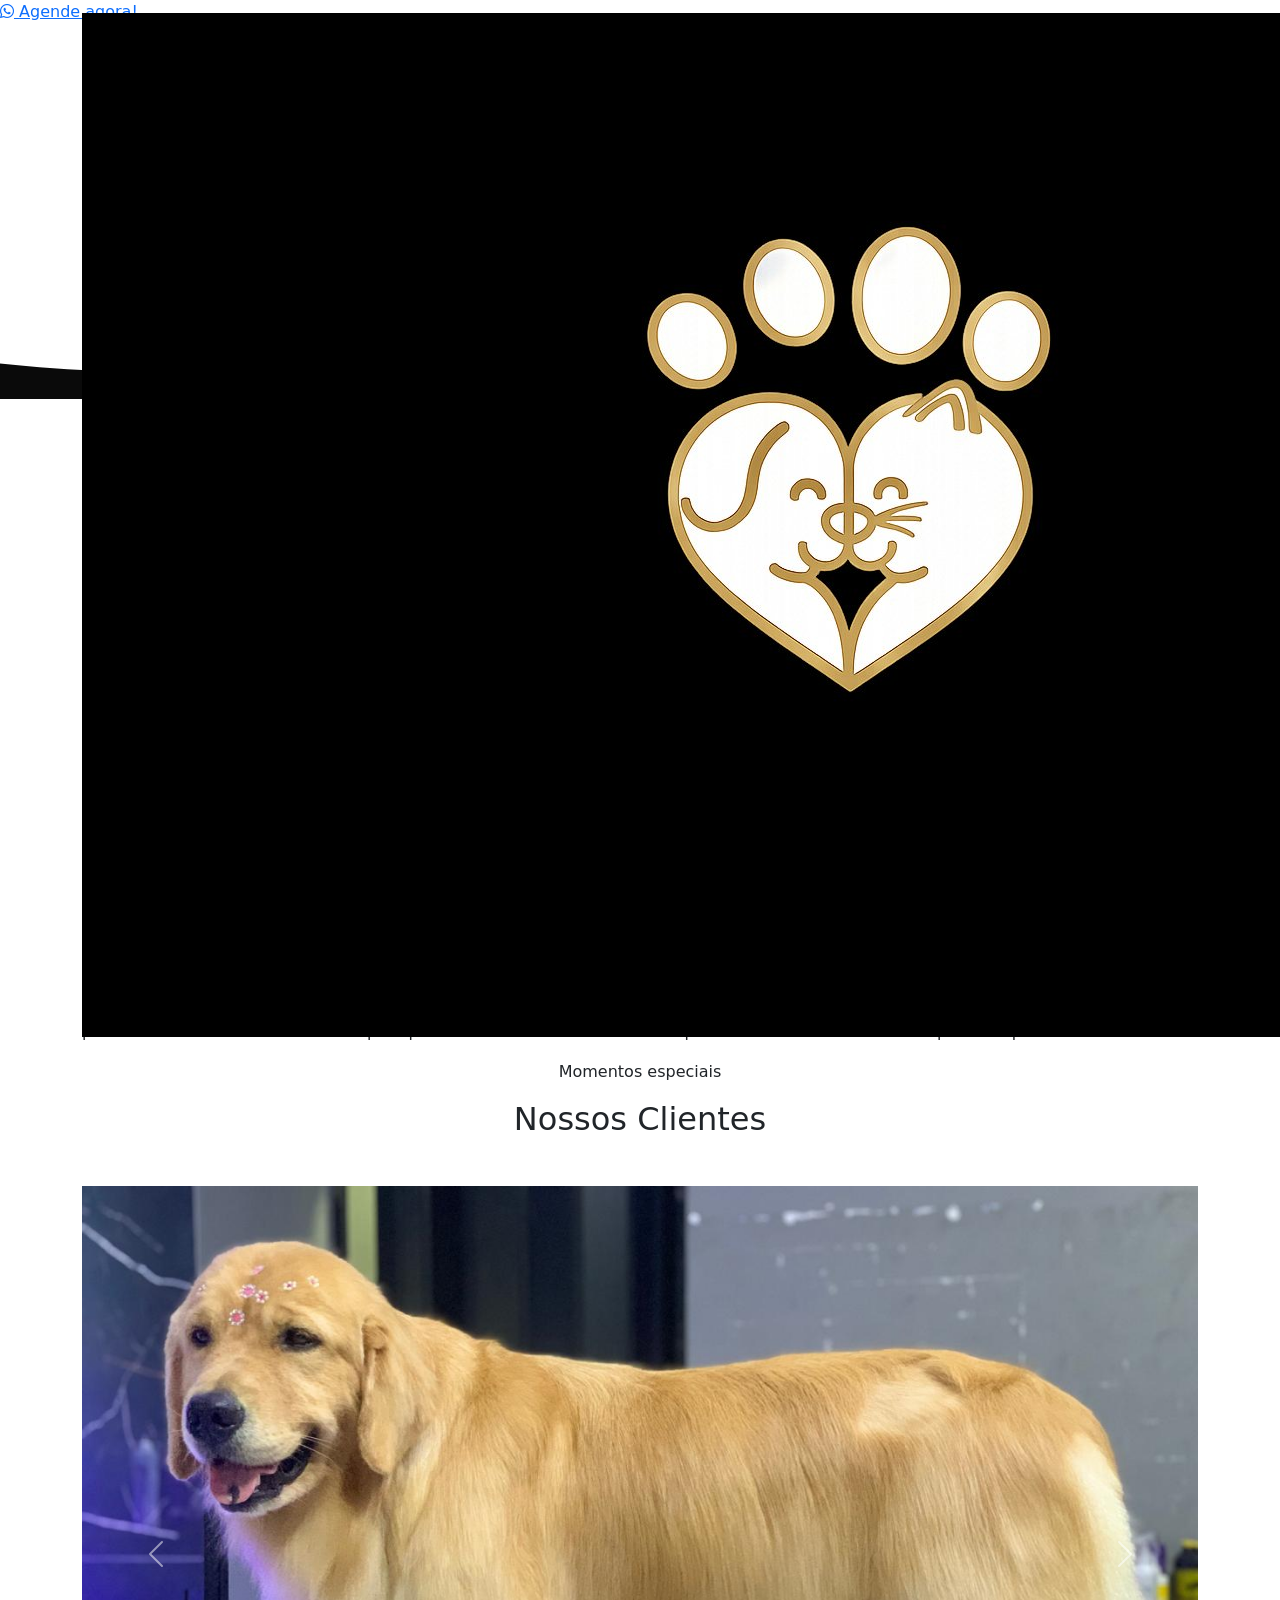
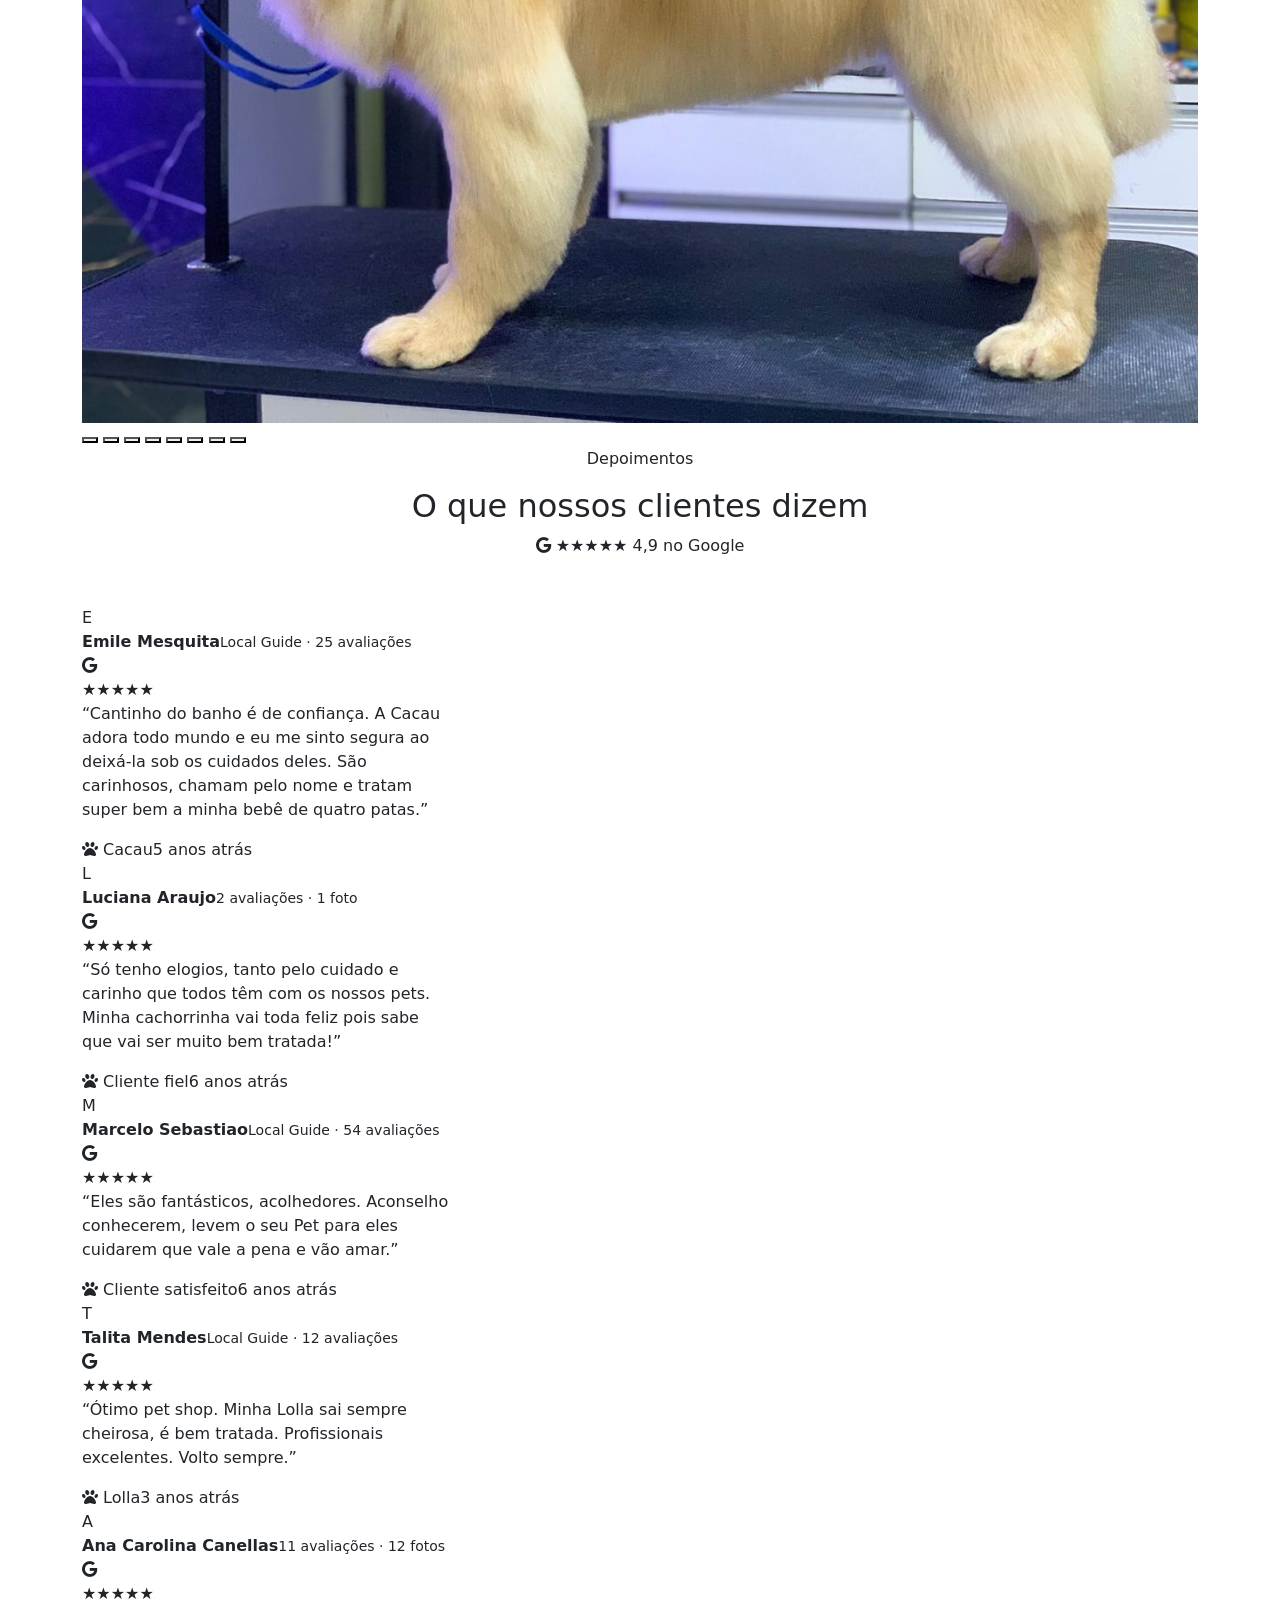
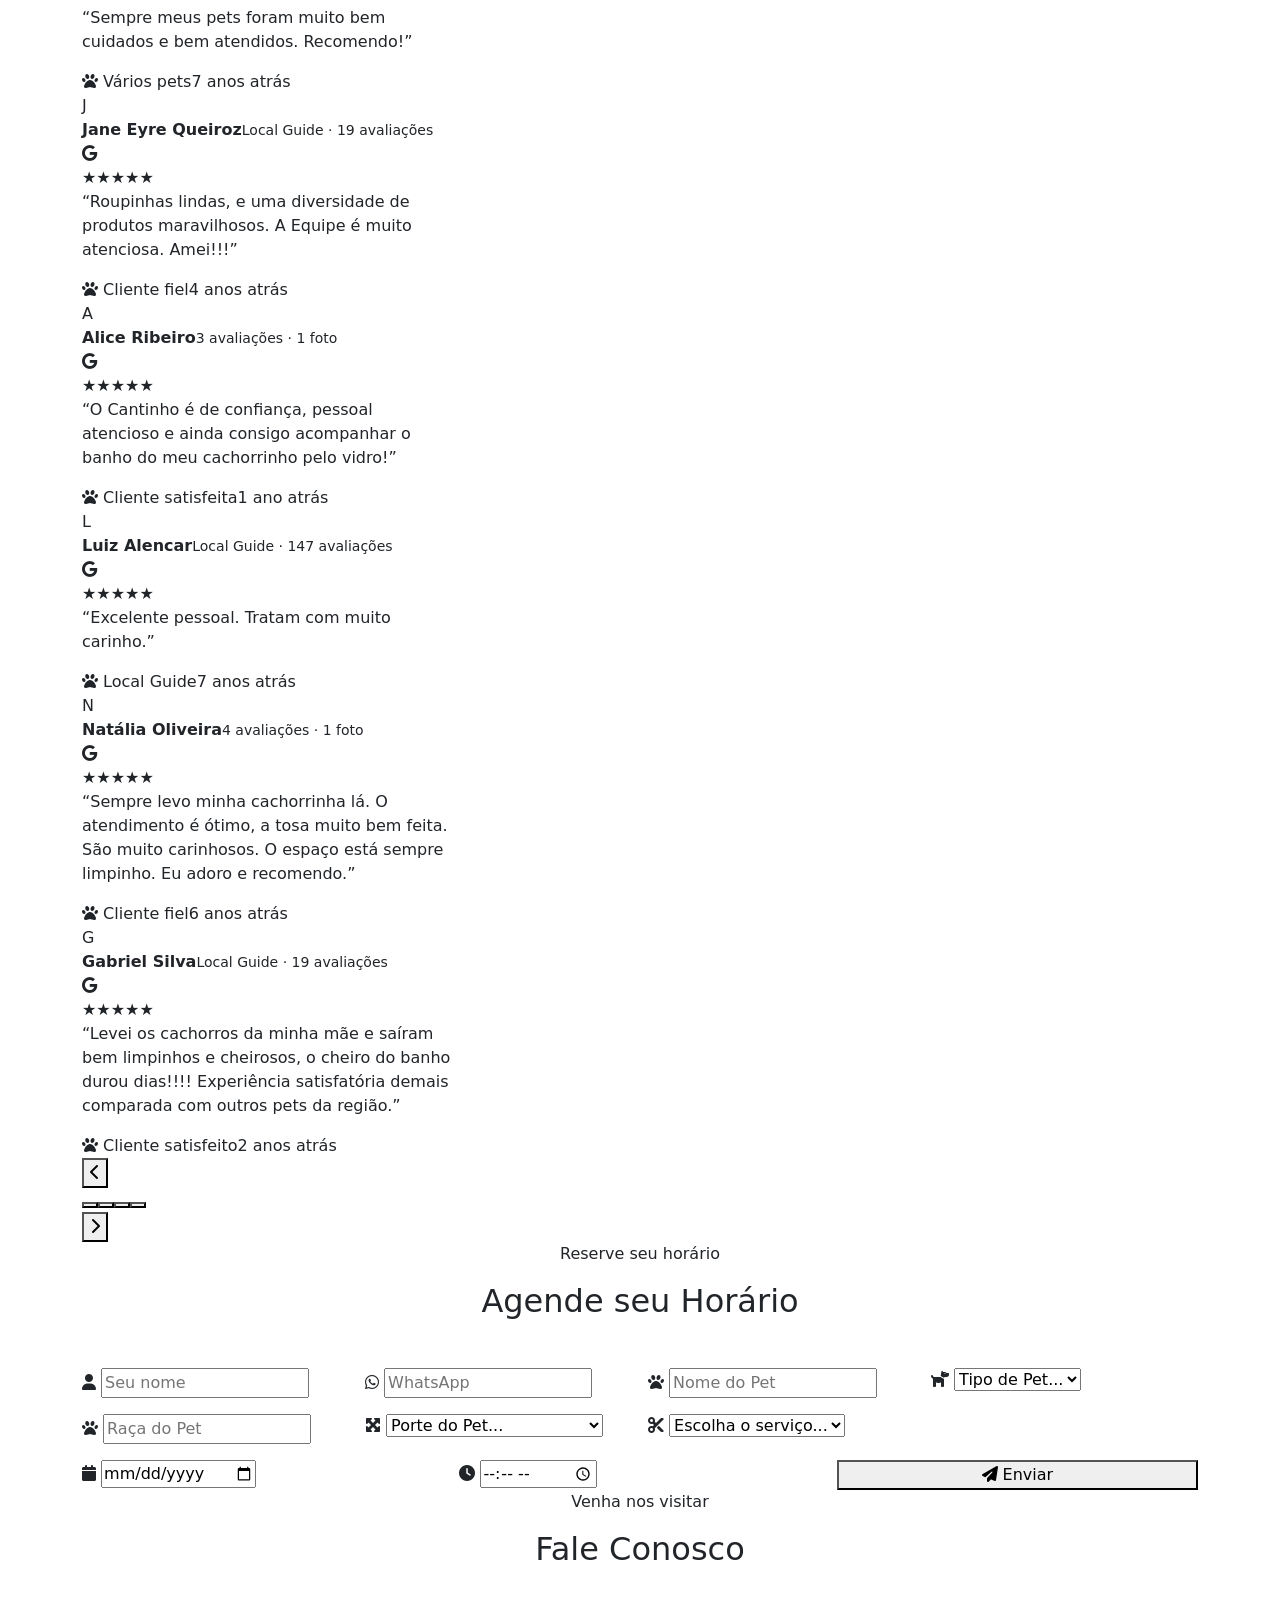
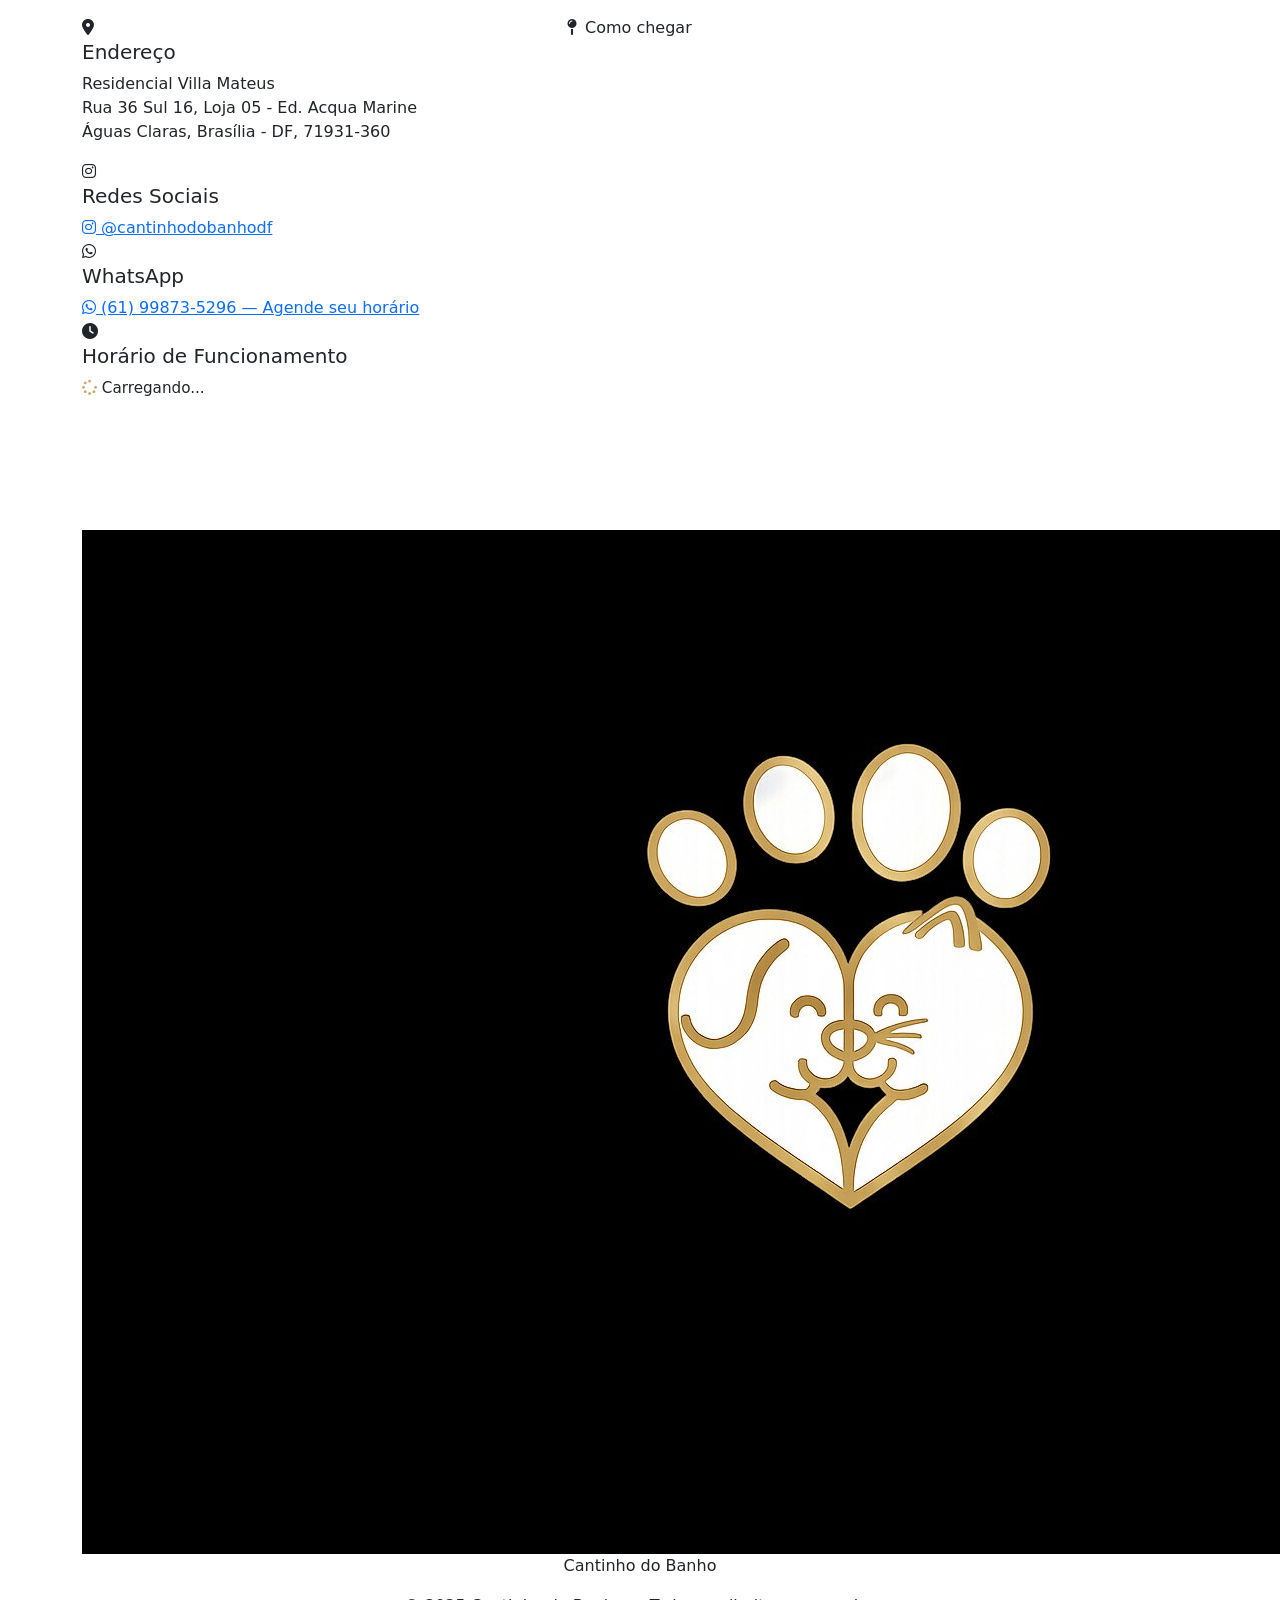
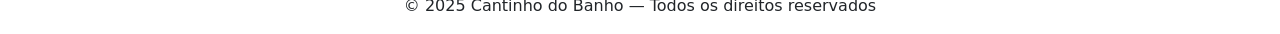
==== commit e294d2d8: "Atualização de referência no horario de funcionamento / agendamento(verificação de entrada de dados " ====
--- a/target/Cantinho_banho-1.0-SNAPSHOT/index.html
+++ b/target/Cantinho_banho-1.0-SNAPSHOT/index.html
@@ -471,68 +471,87 @@
 
                         <form onsubmit="enviarAgendamento(event)">
                             <div class="row g-3">
+
                                 <div class="col-md-3 col-sm-6">
                                     <div class="input-group-custom">
                                         <i class="fas fa-user"></i>
                                         <input id="nome" class="form-input" placeholder="Seu nome" required>
                                     </div>
                                 </div>
+
+                                <div class="col-md-3 col-sm-6">
+                                    <div class="input-group-custom">
+                                        <i class="fab fa-whatsapp"></i>
+                                        <input type="tel" id="tel" class="form-input" placeholder="WhatsApp" required maxlength="15" oninput="mascaraTelefone(this)">
+                                    </div>
+                                </div>
+
                                 <div class="col-md-3 col-sm-6">
                                     <div class="input-group-custom">
                                         <i class="fas fa-paw"></i>
                                         <input id="pet" class="form-input" placeholder="Nome do Pet" required>
                                     </div>
                                 </div>
-                                <div class="col-md-3 col-sm-6">
-                                    <div class="input-group-custom">
-                                        <i class="fab fa-whatsapp"></i>
-                                        <input id="tel" class="form-input" placeholder="WhatsApp" required oninput="detectarCliente(this.value)">
-                                    </div>
-                                </div>
+
                                 <div class="col-md-3 col-sm-6">
                                     <div class="input-group-custom">
                                         <i class="fas fa-dog"></i>
                                         <select id="tipo-pet" class="form-input" required>
-                                            <option value="">Tipo de Pet</option>
+                                            <option value="" disabled selected>Tipo de Pet...</option>
                                             <option value="Cachorro">Cachorro</option>
                                             <option value="Gato">Gato</option>
                                         </select>
                                     </div>
                                 </div>
-                                <div class="col-md-4 col-sm-6">
+
+                                <div class="col-md-3 col-sm-6">
+                                    <div class="input-group-custom">
+                                        <i class="fas fa-paw"></i>
+                                        <input type="text" id="racaPet" class="form-input" placeholder="Raça do Pet" required>
+                                    </div>
+                                </div>
+
+                                <div class="col-md-3 col-sm-6">
+                                    <div class="input-group-custom">
+                                        <i class="fas fa-expand-arrows-alt"></i>
+                                        <select id="portePet" class="form-input" required>
+                                            <option value="" disabled selected>Porte do Pet...</option>
+                                            <option value="Pequeno">Pequeno (até 10kg)</option>
+                                            <option value="Medio">Médio (11kg a 25kg)</option>
+                                            <option value="Grande">Grande (acima de 25kg)</option>
+                                        </select>
+                                    </div>
+                                </div>
+
+                                <div class="col-md-6 col-sm-12">
                                     <div class="input-group-custom">
                                         <i class="fas fa-scissors"></i>
                                         <select id="servico" class="form-input" required>
-                                            <option value="">Escolha o serviço</option>
-                                            <option>Banho e Tosa</option>
-                                            <option>Banho</option>
-                                            <option>Tosa</option>
-                                            <option>Trimming</option>
-                                            <option>Cronograma Capilar</option>
-                                            <option>Recuperação de Pelagem</option>
-                                            <option>Cromoterapia</option>
-                                            <option>Coloração Pet</option>
+                                            <option value="" disabled selected>Escolha o serviço...</option>
                                         </select>
                                     </div>
                                 </div>
-                                <div class="col-md-3 col-sm-6">
+
+                                <div class="col-md-4 col-sm-6">
                                     <div class="input-group-custom">
                                         <i class="fas fa-calendar"></i>
                                         <input id="data" type="date" class="form-input" required>
                                     </div>
                                 </div>
-                                <div class="col-md-3 col-sm-6">
+
+                                <div class="col-md-4 col-sm-6">
                                     <div class="input-group-custom">
                                         <i class="fas fa-clock"></i>
                                         <input id="hora" type="time" class="form-input" required>
                                     </div>
                                 </div>
 
-                                <div class="col-md-2 col-sm-12">
-                                    <button type="submit" class="btn-agendar" id="btn-agendar">
+                                <div class="col-md-4 col-sm-12">
+                                    <button type="submit" class="btn-agendar w-100" id="btn-agendar" style="height: 100%;">
                                         <i class="fa fa-paper-plane"></i> Enviar
                                     </button>
                                 </div>
+
                             </div>
                         </form>
                     </div>
@@ -595,7 +614,9 @@
                                 <div class="contato-icon"><i class="fas fa-clock"></i></div>
                                 <div>
                                     <h5>Horário de Funcionamento</h5>
-                                    <p>Seg a Sáb: <strong>08:00 – 17:00</strong><br>Domingo: <strong>Fechado</strong></p>
+                                    <p id="horario-dinamico" style="line-height: 1.6; font-size: 0.95rem;">
+                                        <i class="fas fa-spinner fa-spin" style="color:#C9A96E;"></i> Carregando...
+                                    </p>
                                 </div>
                             </div>
 
@@ -629,112 +650,122 @@
         <script src="https://cdn.jsdelivr.net/npm/bootstrap@5.3.2/dist/js/bootstrap.bundle.min.js"></script>
         <script src="https://cdn.jsdelivr.net/npm/aos@2.3.4/dist/aos.js"></script>
         <script>
-                            AOS.init({duration: 900, once: true, easing: 'ease-out-quart', offset: 60});
-
-                            function cleanTelSite(t) {
-                                return t ? t.replace(/\D/g, '') : '';
-                            }
-
-                            function detectarCliente(val) {
-                                const tel = cleanTelSite(val);
-                                if (tel.length < 10)
-                                    return;
-                                const clientes = JSON.parse(localStorage.getItem('cb_clientes') || '[]');
-                                const cli = clientes.find(c => cleanTelSite(c.tel) === tel);
-                                if (cli) {
-                                    if (cli.nome)
-                                        document.getElementById('nome').value = cli.nome;
-                                    if (cli.pets)
-                                        document.getElementById('pet').value = cli.pets.split(',')[0].trim();
-                                }
-                            }
-
-                            function enviarAgendamento(e) {
-                                e.preventDefault();
-
-                                // 1. Captura os elementos do DOM
-                                const nome = document.getElementById('nome').value.trim();
-                                const pet = document.getElementById('pet').value.trim();
-                                const tel = document.getElementById('tel').value.trim();
-                                const tipoPet = document.getElementById('tipo-pet').value;
-                                const servico = document.getElementById('servico').value;
-                                const data = document.getElementById('data').value; // Formato: YYYY-MM-DD
-                                const hora = document.getElementById('hora').value; // Formato: HH:MM
-
-                                // 2. Validação simples antes de enviar
-                                if (!nome || !pet || !tel || !tipoPet || !servico || !data || !hora) {
-                                    alert("Por favor, preencha todos os campos obrigatórios.");
-                                    return;
-                                }
-
-                                // 3. Prepara os parâmetros para o padrão que a Servlet Java entende (Form URL Encoded)
-                                const formData = new URLSearchParams();
-                                formData.append('nomeDono', nome);
-                                formData.append('telefone', tel);
-                                formData.append('nomePet', pet);
-                                formData.append('tipo', tipoPet);
-                                formData.append('servico', servico);
-                                formData.append('data', data);
-                                formData.append('hora', hora);
-
-                                // 4. O Fetch: Enviando os dados para o servidor
-                                // ATENÇÃO: Verifique se o nome do projeto no NetBeans/Tomcat é "Cantinho_banho"
-                                fetch('api/agendar', {
-                                    method: 'POST',
-                                    headers: {
-                                        'Content-Type': 'application/x-www-form-urlencoded; charset=UTF-8',
-                                    },
-                                    body: formData
-                                })
-                                        .then(response => {
-                                            if (response.ok) {
-                                                // Se o Java retornou status 200-299
-                                                return response.text();
-                                            } else {
-                                                // Se o Java deu erro (ex: 500 no banco de dados)
-                                                return response.text().then(text => {
-                                                    throw new Error(text)
-                                                });
+                                    window.horariosLoja = [];
+
+                                    AOS.init({duration: 900, once: true, easing: 'ease-out-quart', offset: 60});
+
+                                    document.addEventListener("DOMContentLoaded", () => {
+                                        window.addEventListener('scroll', () => {
+                                            const navbar = document.querySelector('.navbar');
+                                            if (navbar)
+                                                navbar.classList.toggle('scrolled', window.scrollY > 50);
+                                            const waFloat = document.querySelector('.whatsapp-float');
+                                            if (waFloat)
+                                                waFloat.classList.toggle('visible', window.scrollY > 300);
+                                        });
+
+                                        document.querySelectorAll('.navbar .nav-link').forEach(link => {
+                                            link.addEventListener('click', () => {
+                                                const navbarCollapse = document.querySelector('.navbar-collapse');
+                                                if (navbarCollapse && navbarCollapse.classList.contains('show')) {
+                                                    bootstrap.Collapse.getOrCreateInstance(navbarCollapse).hide();
+                                                }
+                                            });
+                                        });
+
+                                        const inputData = document.getElementById('data'); 
+                                        if (inputData) {
+                                            const hoje = new Date().toISOString().split("T")[0];
+                                            inputData.setAttribute('min', hoje);
+                                        }
+
+                                        carregarHorarioDinamico();
+                                    });
+
+                                    async function carregarHorarioDinamico() {
+                                        const divHorario = document.getElementById('horario-dinamico');
+                                        try {
+                                            const resposta = await fetch('api/horarios/listar');
+                                            if (resposta.ok) {
+                                                const horarios = await resposta.json();
+
+                                                window.horariosLoja = horarios;
+                                                aplicarRegrasNoFormulario();
+
+                                                if (divHorario && horarios.length > 0) {
+                                                    let htmlFormatado = '';
+                                                    horarios.forEach(h => {
+                                                        let nomeCurto = h.nomeDia.substring(0, 3);
+                                                        if (h.aberto) {
+                                                            htmlFormatado += `${nomeCurto}: <strong>${h.horaAbertura} – ${h.horaFechamento}</strong><br>`;
+                                                        } else {
+                                                            htmlFormatado += `${nomeCurto}: <strong style="color: #dc3545;">Fechado</strong><br>`;
+                                                        }
+                                                    });
+                                                    divHorario.innerHTML = htmlFormatado;
+                                                } else if (divHorario) {
+                                                    divHorario.innerHTML = "Horários não configurados.";
+                                                }
                                             }
-                                        })
-                                        .then(resultado => {
-                                            console.log("Sucesso do Java:", resultado);
-
-                                            // Esconde o formulário e mostra a div de sucesso (lógica que você já tinha)
-                                            document.getElementById('form-agendamento').style.display = 'none';
-                                            document.getElementById('agendamento-sucesso').style.display = 'block';
-
-                                            // Limpa o formulário para um próximo uso
-                                            // document.getElementById('form-agendamento').reset();
-                                        })
-                                        .catch(error => {
-                                            // Captura erros de rede ou erros lançados pelo 'throw' acima
-                                            console.error('Erro na requisição:', error);
-                                            alert("Falha ao salvar no MySQL: " + error.message);
+                                        } catch (erro) {
+                                            console.error("Erro:", erro);
+                                            if (divHorario)
+                                                divHorario.innerHTML = "Erro ao carregar.";
+                                        }
+                                    }
+
+                                    function aplicarRegrasNoFormulario() {
+                                        const inputData = document.getElementById('data');
+                                        const inputHora = document.getElementById('hora');
+
+                                        if (!inputData || !inputHora || window.horariosLoja.length === 0)
+                                            return;
+
+                                        inputHora.disabled = true;
+
+                                        inputData.addEventListener('change', function () {
+                                            if (!this.value) {
+                                                inputHora.disabled = true;
+                                                inputHora.value = '';
+                                                return;
+                                            }
+
+                                            const dataEscolhida = new Date(this.value + "T00:00:00");
+                                            const diaSemana = dataEscolhida.getDay(); 
+
+                                            const regraDoDia = window.horariosLoja.find(h => h.diaDaSemana === diaSemana);
+
+                                            if (regraDoDia && !regraDoDia.aberto) {
+                                                alert(`Desculpe, nós estamos fechados aos ${regraDoDia.nomeDia}s. Por favor, escolha outra data.`);
+                                                this.value = ''; // Limpa a data errada
+                                                inputHora.value = '';
+                                                inputHora.disabled = true;
+                                                return;
+                                            }
+
+                                            inputHora.disabled = false;
+                                            inputHora.min = regraDoDia.horaAbertura;
+                                            inputHora.max = regraDoDia.horaFechamento;
+                                            inputHora.title = `Nosso horário hoje é das ${regraDoDia.horaAbertura} às ${regraDoDia.horaFechamento}`;
                                         });
-                            }
-
-                            function novoAgendamento() {
-                                document.getElementById('form-agendamento').style.display = 'block';
-                                document.getElementById('agendamento-sucesso').style.display = 'none';
-                                document.getElementById('form-agendamento').querySelector('form').reset();
-                            }
-
-                            // Navbar + botão WA no scroll
-                            window.addEventListener('scroll', () => {
-                                document.querySelector('.navbar').classList.toggle('scrolled', window.scrollY > 50);
-                                document.querySelector('.whatsapp-float').classList.toggle('visible', window.scrollY > 300);
-                            });
-
-                            // FECHAR MENU MOBILE AO CLICAR EM UM LINK
-                            document.querySelectorAll('.navbar .nav-link').forEach(link => {
-                                link.addEventListener('click', () => {
-                                    const navbarCollapse = document.querySelector('.navbar-collapse');
-                                    if (navbarCollapse && navbarCollapse.classList.contains('show')) {
-                                        bootstrap.Collapse.getOrCreateInstance(navbarCollapse).hide();
+
+                                        inputHora.addEventListener('change', function () {
+                                            if (!this.value || !inputData.value)
+                                                return;
+
+                                            const dataEscolhida = new Date(inputData.value + "T00:00:00");
+                                            const regraDoDia = window.horariosLoja.find(h => h.diaDaSemana === dataEscolhida.getDay());
+
+                                            if (regraDoDia) {
+                                                if (this.value < regraDoDia.horaAbertura || this.value > regraDoDia.horaFechamento) {
+                                                    alert(`Para este dia, atendemos apenas entre ${regraDoDia.horaAbertura} e ${regraDoDia.horaFechamento}. Por favor, ajuste o horário.`);
+                                                    this.value = ''; // Limpa a hora errada
+                                                }
+                                            }
+                                        });
                                     }
-                                });
-                            });
         </script>
+
+        <script src="js/agendamento.js"></script>
     </body>
 </html>
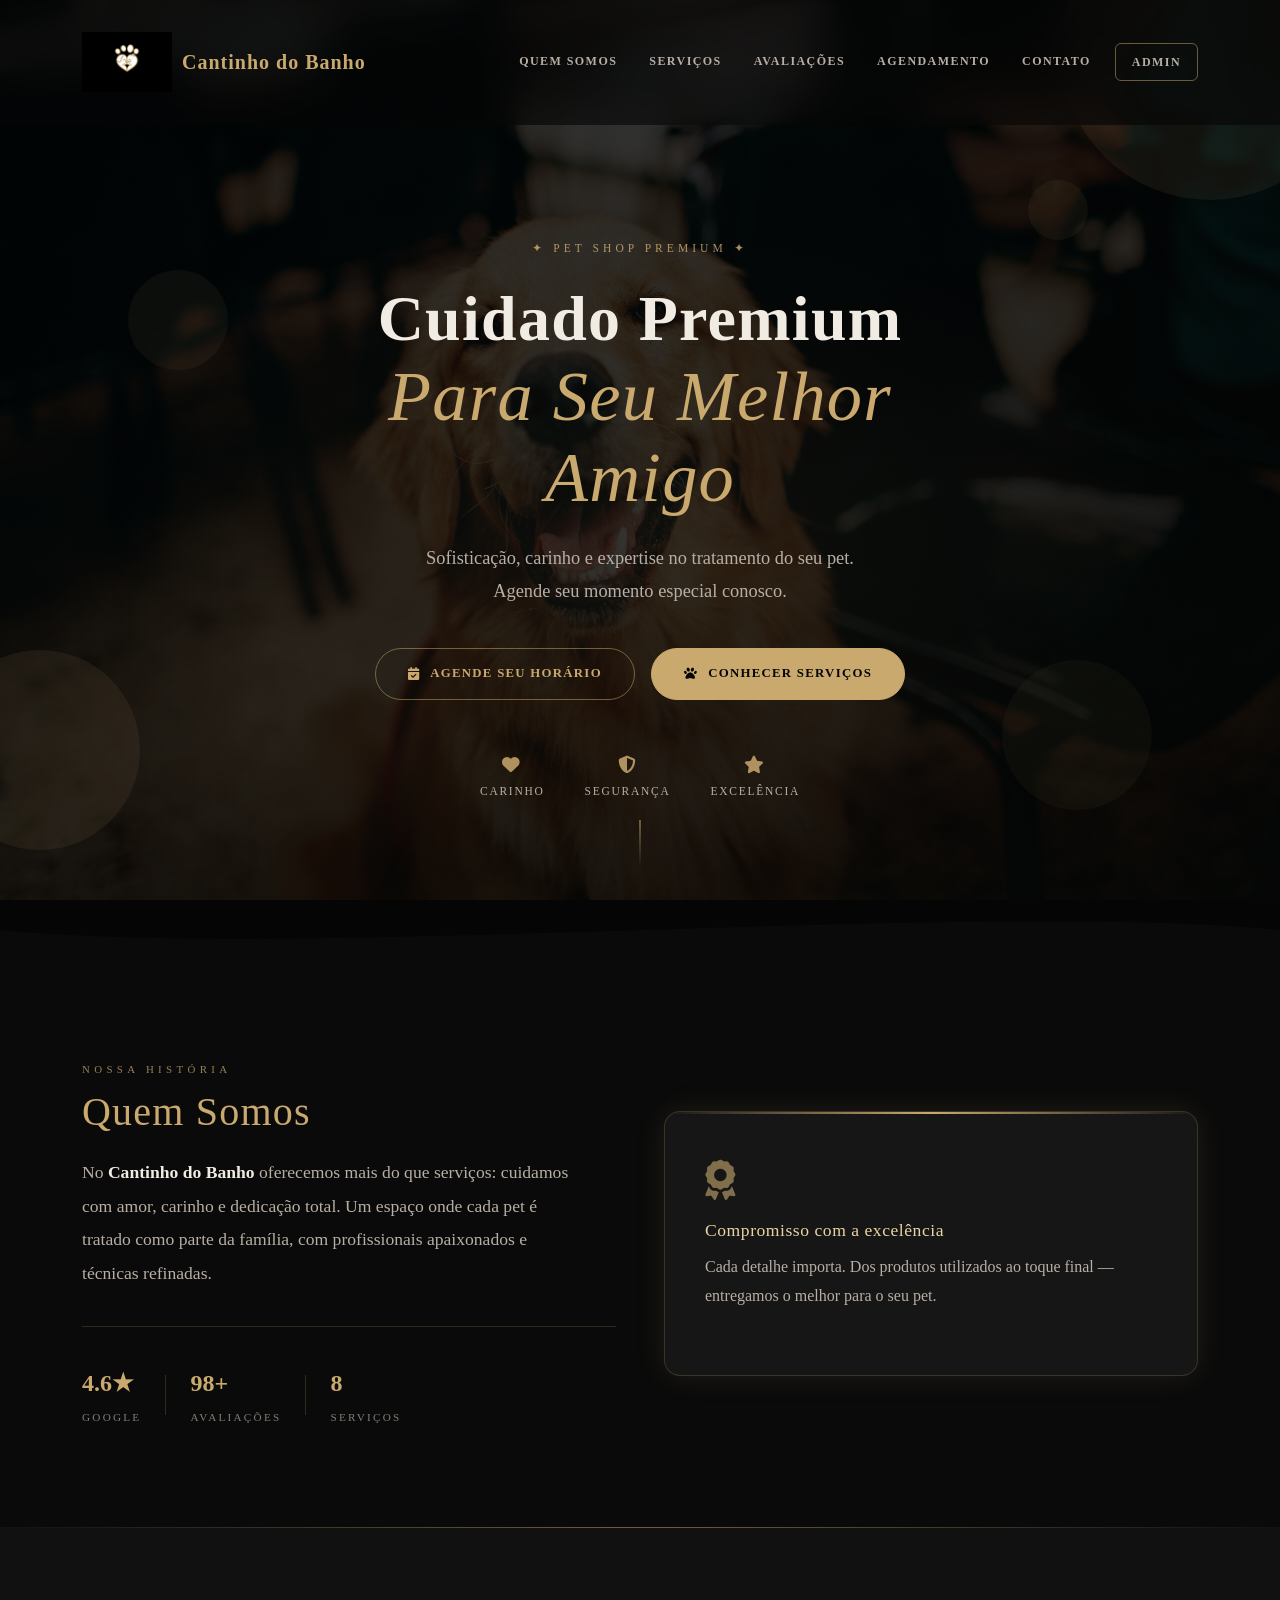
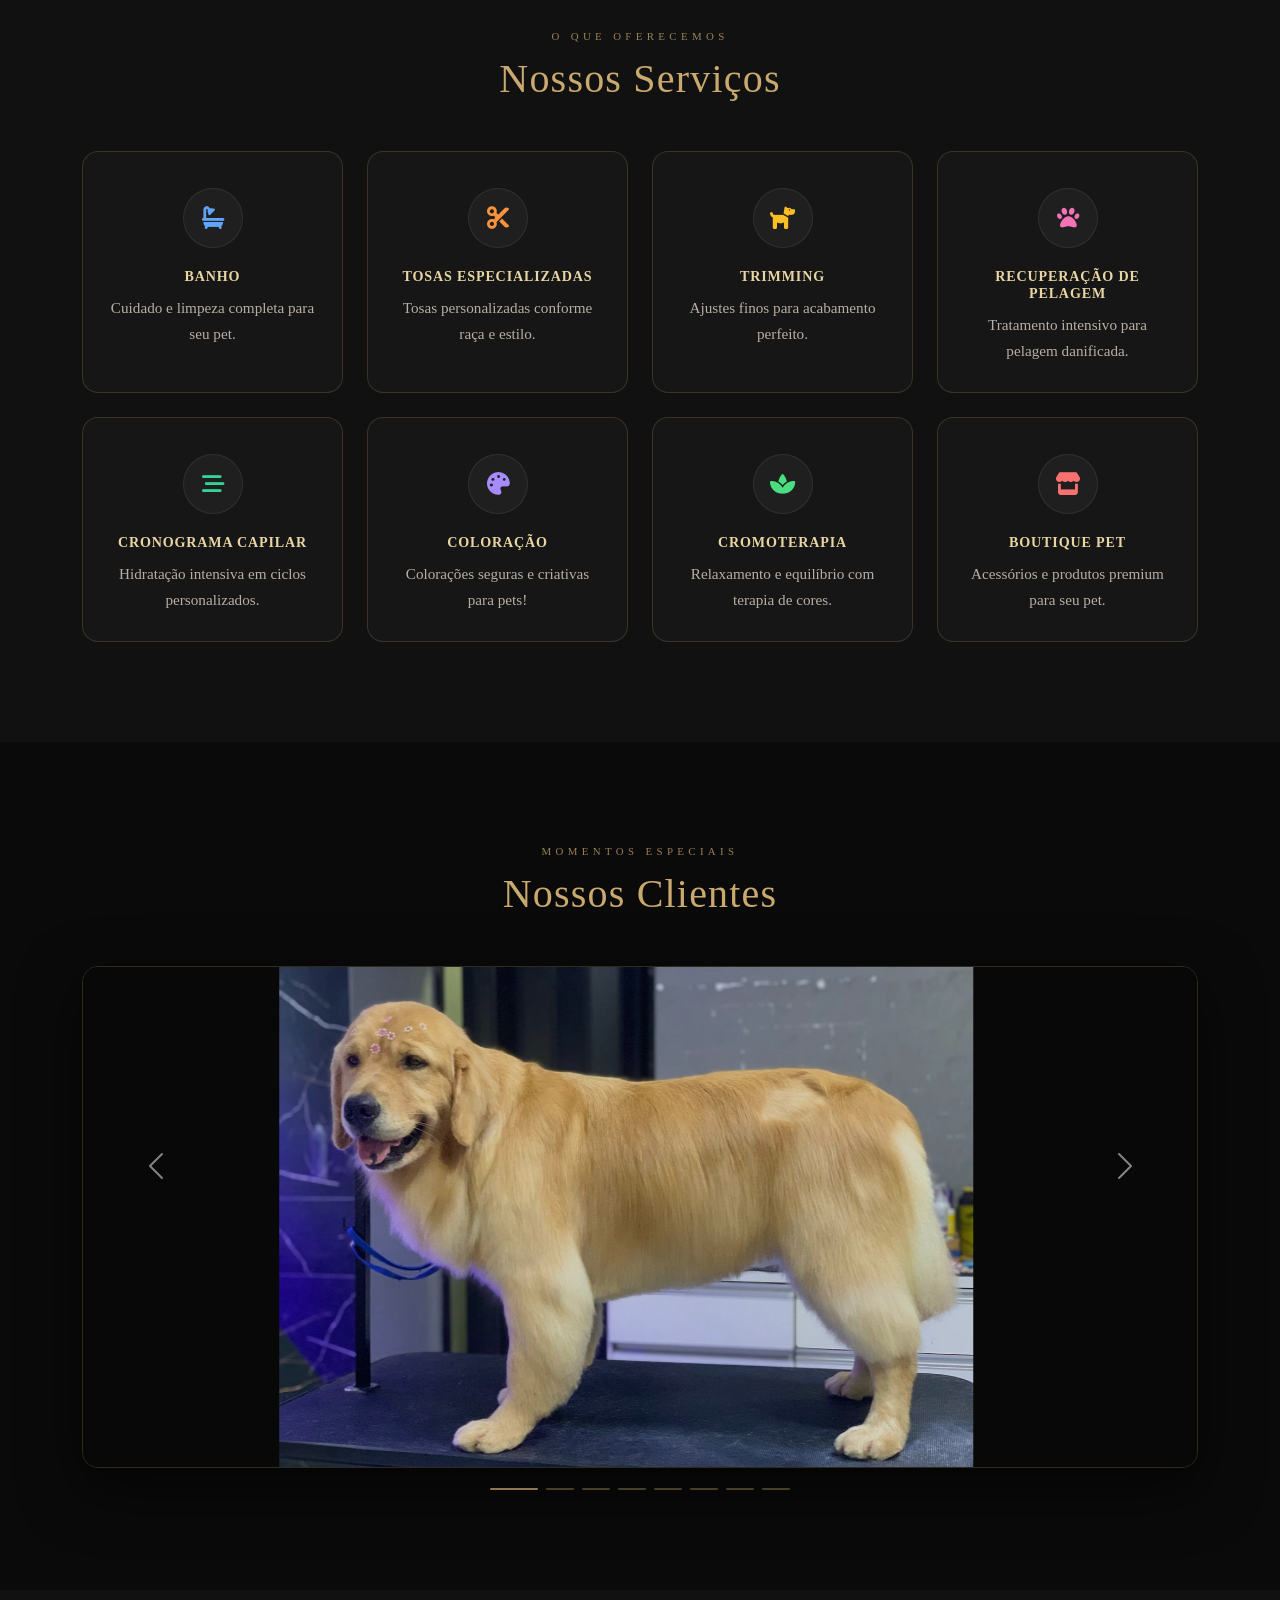
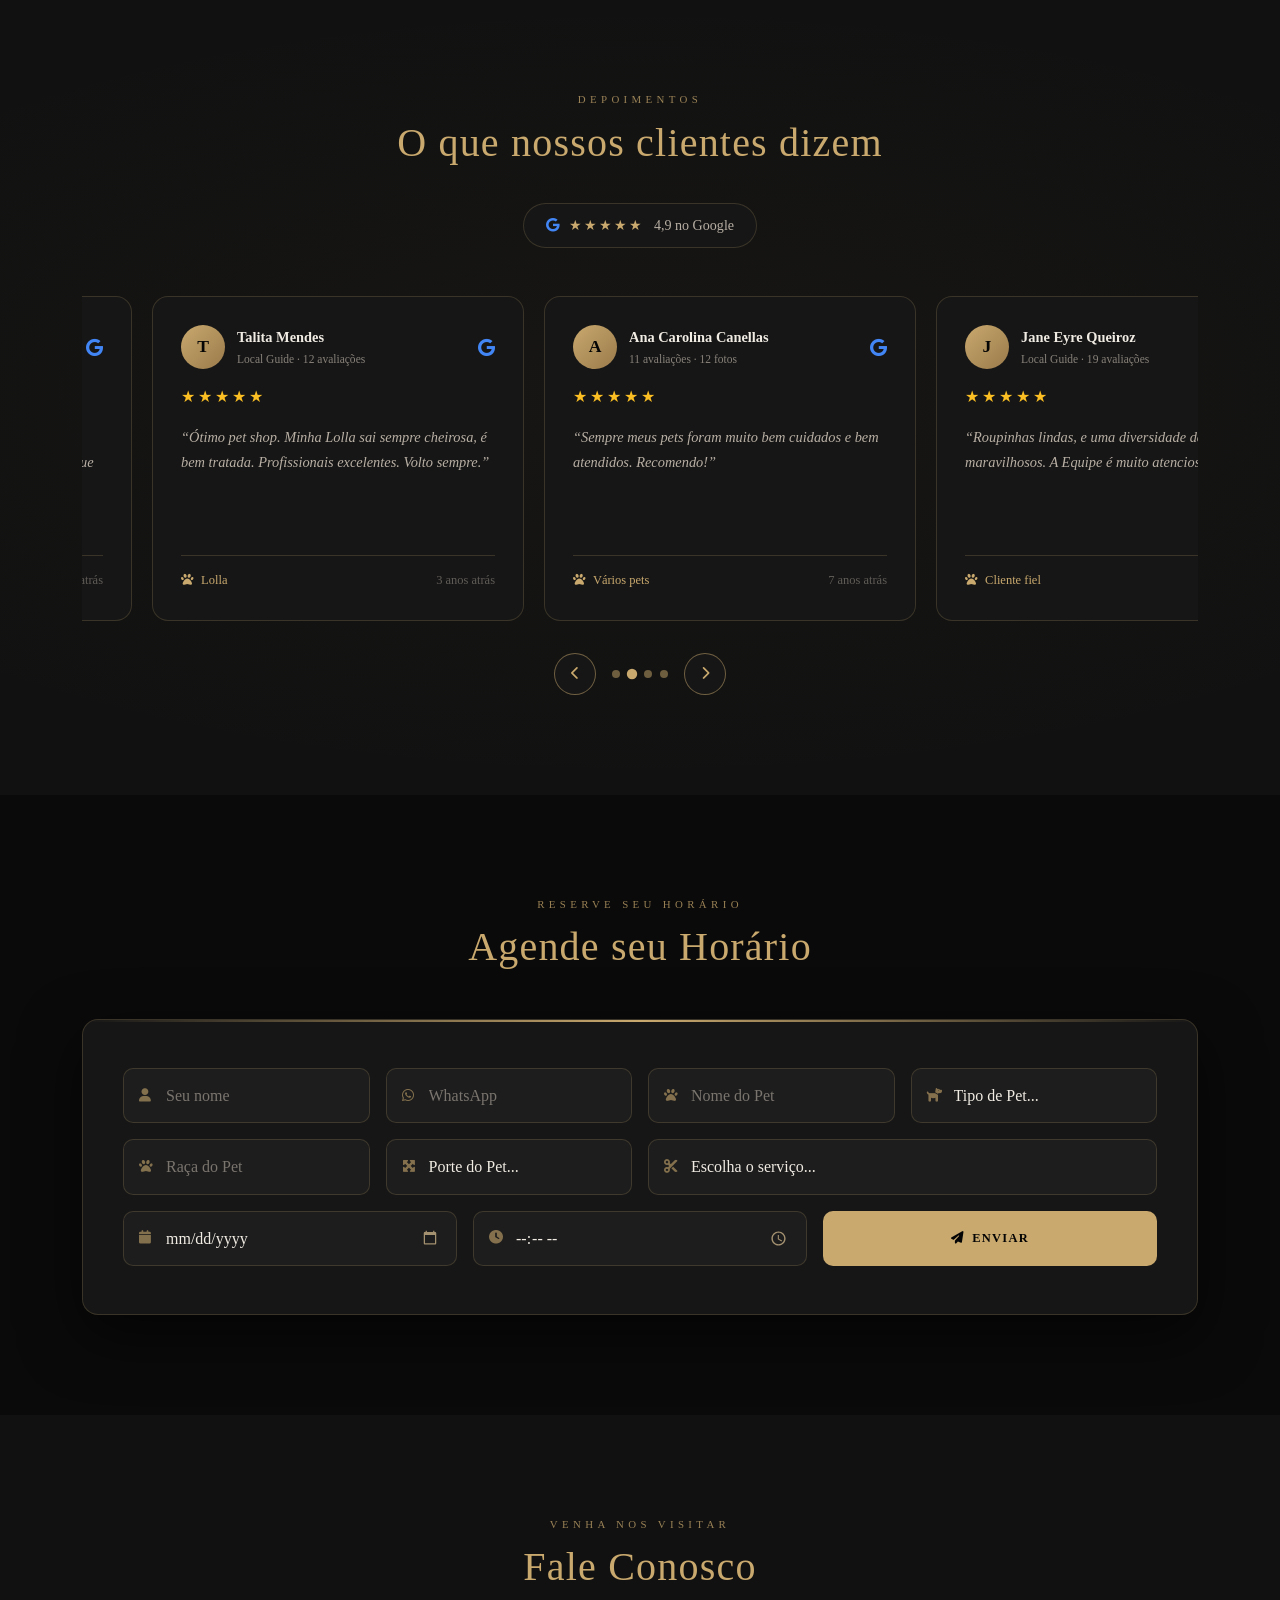
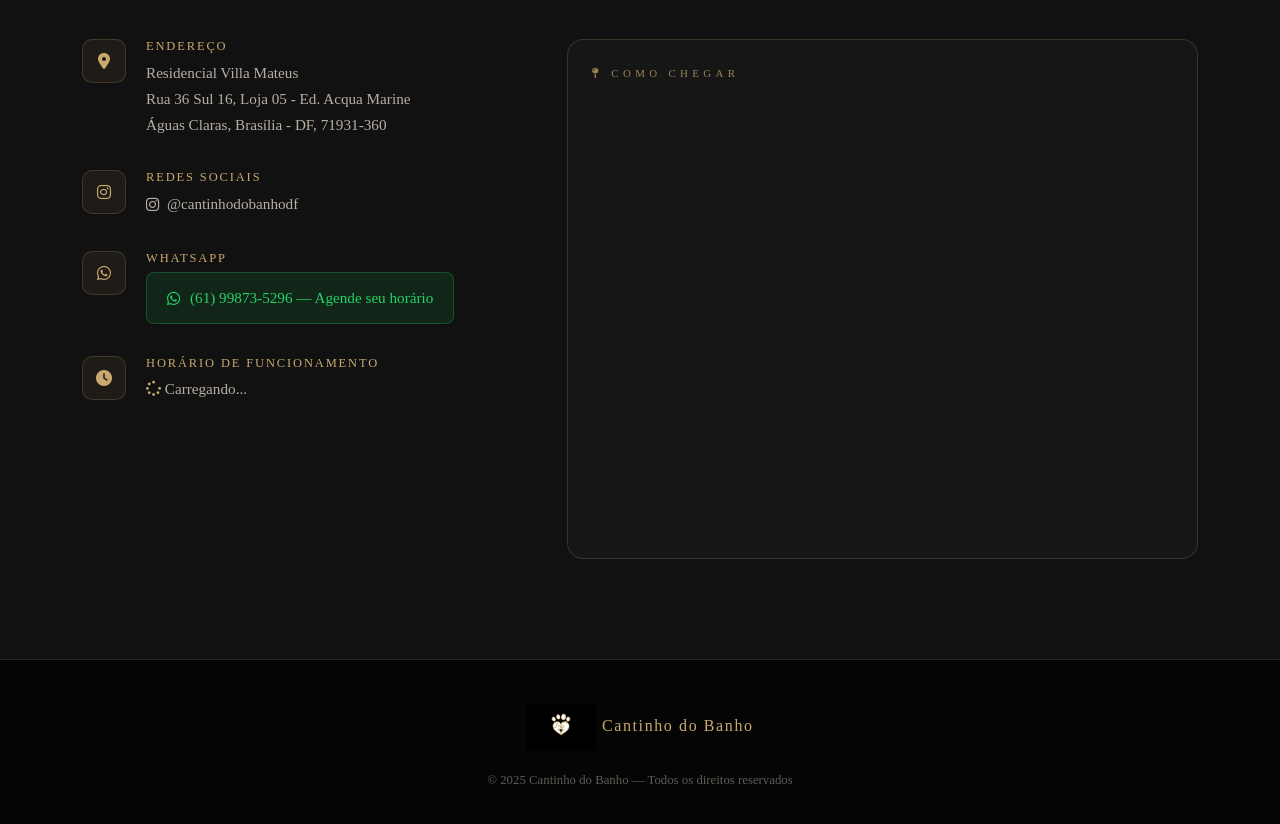
==== commit d2f695e9: "snapshot "cb13edd_v2"" ====
--- a/target/Cantinho_banho-1.0-SNAPSHOT/index.html
+++ b/target/Cantinho_banho-1.0-SNAPSHOT/index.html
@@ -679,40 +679,7 @@
                                             inputData.setAttribute('min', hoje);
                                         }
 
-                                        carregarHorarioDinamico();
                                     });
-
-                                    async function carregarHorarioDinamico() {
-                                        const divHorario = document.getElementById('horario-dinamico');
-                                        try {
-                                            const resposta = await fetch('api/horarios/listar');
-                                            if (resposta.ok) {
-                                                const horarios = await resposta.json();
-
-                                                window.horariosLoja = horarios;
-                                                aplicarRegrasNoFormulario();
-
-                                                if (divHorario && horarios.length > 0) {
-                                                    let htmlFormatado = '';
-                                                    horarios.forEach(h => {
-                                                        let nomeCurto = h.nomeDia.substring(0, 3);
-                                                        if (h.aberto) {
-                                                            htmlFormatado += `${nomeCurto}: <strong>${h.horaAbertura} – ${h.horaFechamento}</strong><br>`;
-                                                        } else {
-                                                            htmlFormatado += `${nomeCurto}: <strong style="color: #dc3545;">Fechado</strong><br>`;
-                                                        }
-                                                    });
-                                                    divHorario.innerHTML = htmlFormatado;
-                                                } else if (divHorario) {
-                                                    divHorario.innerHTML = "Horários não configurados.";
-                                                }
-                                            }
-                                        } catch (erro) {
-                                            console.error("Erro:", erro);
-                                            if (divHorario)
-                                                divHorario.innerHTML = "Erro ao carregar.";
-                                        }
-                                    }
 
                                     function aplicarRegrasNoFormulario() {
                                         const inputData = document.getElementById('data');
--- a/target/Cantinho_banho-1.0-SNAPSHOT/style.css
+++ b/target/Cantinho_banho-1.0-SNAPSHOT/style.css
@@ -0,0 +1,1654 @@
+/* ============================================
+   CANTINHO DO BANHO — STYLE PREMIUM v2.0
+   ============================================ */
+
+/* --- Variáveis --- */
+:root {
+    --preto: #050505;
+    --preto-2: #0a0a0a;
+    --preto-3: #111111;
+    --preto-card: #161616;
+    --dourado: #C9A96E;
+    --dourado-claro: #E8D5A3;
+    --dourado-escuro: #9A7A4A;
+    --dourado-brilho: #F5E6C8;
+    --texto: #F0EBE3;
+    --texto-suave: #B8AFA4;
+    --borda: rgba(201, 169, 110, 0.2);
+    --borda-forte: rgba(201, 169, 110, 0.5);
+    --sombra: 0 20px 60px rgba(0, 0, 0, 0.6);
+    --sombra-dourada: 0 0 30px rgba(201, 169, 110, 0.12);
+    --radius: 16px;
+    --radius-sm: 10px;
+    --transicao: all 0.35s cubic-bezier(0.4, 0, 0.2, 1);
+}
+
+/* --- Reset & Base --- */
+*, *::before, *::after {
+    box-sizing: border-box;
+}
+
+html {
+    scroll-behavior: smooth;
+}
+
+body {
+    font-family: 'Cormorant Garamond', Georgia, serif;
+    background: var(--preto);
+    color: var(--texto);
+    margin: 0;
+    padding: 0;
+    overflow-x: hidden;
+    font-size: 1.05rem;
+    line-height: 1.7;
+}
+
+h1, h2, h3, h4, h5 {
+    font-family: 'Cinzel', serif;
+    color: var(--dourado);
+    letter-spacing: 0.03em;
+}
+
+p, li, span, label {
+    color: var(--texto-suave);
+}
+
+strong {
+    color: var(--texto);
+}
+
+/* ============================================
+   NAVBAR
+   ============================================ */
+.navbar {
+    background: rgba(5, 5, 5, 0.6) !important;
+    backdrop-filter: blur(20px);
+    -webkit-backdrop-filter: blur(20px);
+    border-bottom: 1px solid transparent;
+    padding: 12px 0;
+    transition: var(--transicao);
+}
+
+.navbar.scrolled {
+    background: rgba(5, 5, 5, 0.95) !important;
+    border-bottom: 1px solid var(--borda);
+    padding: 12px 0;
+}
+
+.navbar-brand {
+    font-family: 'Cinzel', serif;
+    font-size: 1.25rem;
+    font-weight: 700;
+    color: var(--dourado) !important;
+    letter-spacing: 0.05em;
+    display: flex;
+    align-items: center;
+    gap: 10px;
+}
+.brand-icon-img {
+    height: 90px;
+    width: 90px;
+    object-fit: contain;
+}
+
+.footer-logo-img {
+    height: 70px;
+    width: 70px;
+    object-fit: contain;
+    vertical-align: middle;
+}
+
+.navbar-logo {
+    height: 52px;
+    width: auto;
+    object-fit: contain;
+    filter: drop-shadow(0 0 8px rgba(201,169,110,0.3));
+    transition: filter 0.3s ease, transform 0.3s ease;
+}
+.navbar-logo:hover {
+    filter: drop-shadow(0 0 14px rgba(201,169,110,0.6));
+    transform: scale(1.03);
+}
+.navbar.scrolled .navbar-logo {
+    height: 44px;
+}
+
+
+.brand-icon {
+    display: inline-flex;
+    align-items: center;
+    justify-content: center;
+    width: 32px;
+    height: 32px;
+    background: var(--borda);
+    border: 1px solid var(--borda-forte);
+    border-radius: 8px;
+    font-size: 0.75rem;
+    color: var(--dourado);
+}
+
+.navbar .nav-link {
+    color: var(--texto-suave) !important;
+    font-family: 'Cinzel', serif;
+    font-size: 0.75rem;
+    font-weight: 600;
+    letter-spacing: 0.12em;
+    text-transform: uppercase;
+    padding: 8px 16px !important;
+    transition: var(--transicao);
+    position: relative;
+}
+
+.navbar .nav-link::after {
+    content: '';
+    position: absolute;
+    bottom: 4px;
+    left: 16px;
+    right: 16px;
+    height: 1px;
+    background: var(--dourado);
+    transform: scaleX(0);
+    transition: transform 0.3s ease;
+}
+
+.navbar .nav-link:hover {
+    color: var(--dourado) !important;
+}
+
+.navbar .nav-link:hover::after {
+    transform: scaleX(1);
+}
+
+.nav-admin {
+    color: var(--dourado) !important;
+    border: 1px solid var(--borda-forte) !important;
+    border-radius: 6px;
+    margin-left: 8px;
+}
+
+.navbar-toggler {
+    border: 1px solid var(--borda-forte);
+    padding: 6px 10px;
+}
+
+.navbar-toggler-icon {
+    background-image: url("data:image/svg+xml,%3csvg xmlns='http://www.w3.org/2000/svg' viewBox='0 0 30 30'%3e%3cpath stroke='%23C9A96E' stroke-width='2' d='M4 7h22M4 15h22M4 23h22'/%3e%3c/svg%3e");
+}
+
+/* ============================================
+   HERO
+   ============================================ */
+.hero-premium {
+    position: relative;
+    min-height: 100vh;
+    background:
+        linear-gradient(160deg, rgba(0,0,0,0.78) 0%, rgba(5,4,2,0.88) 100%),
+        url('[data-uri]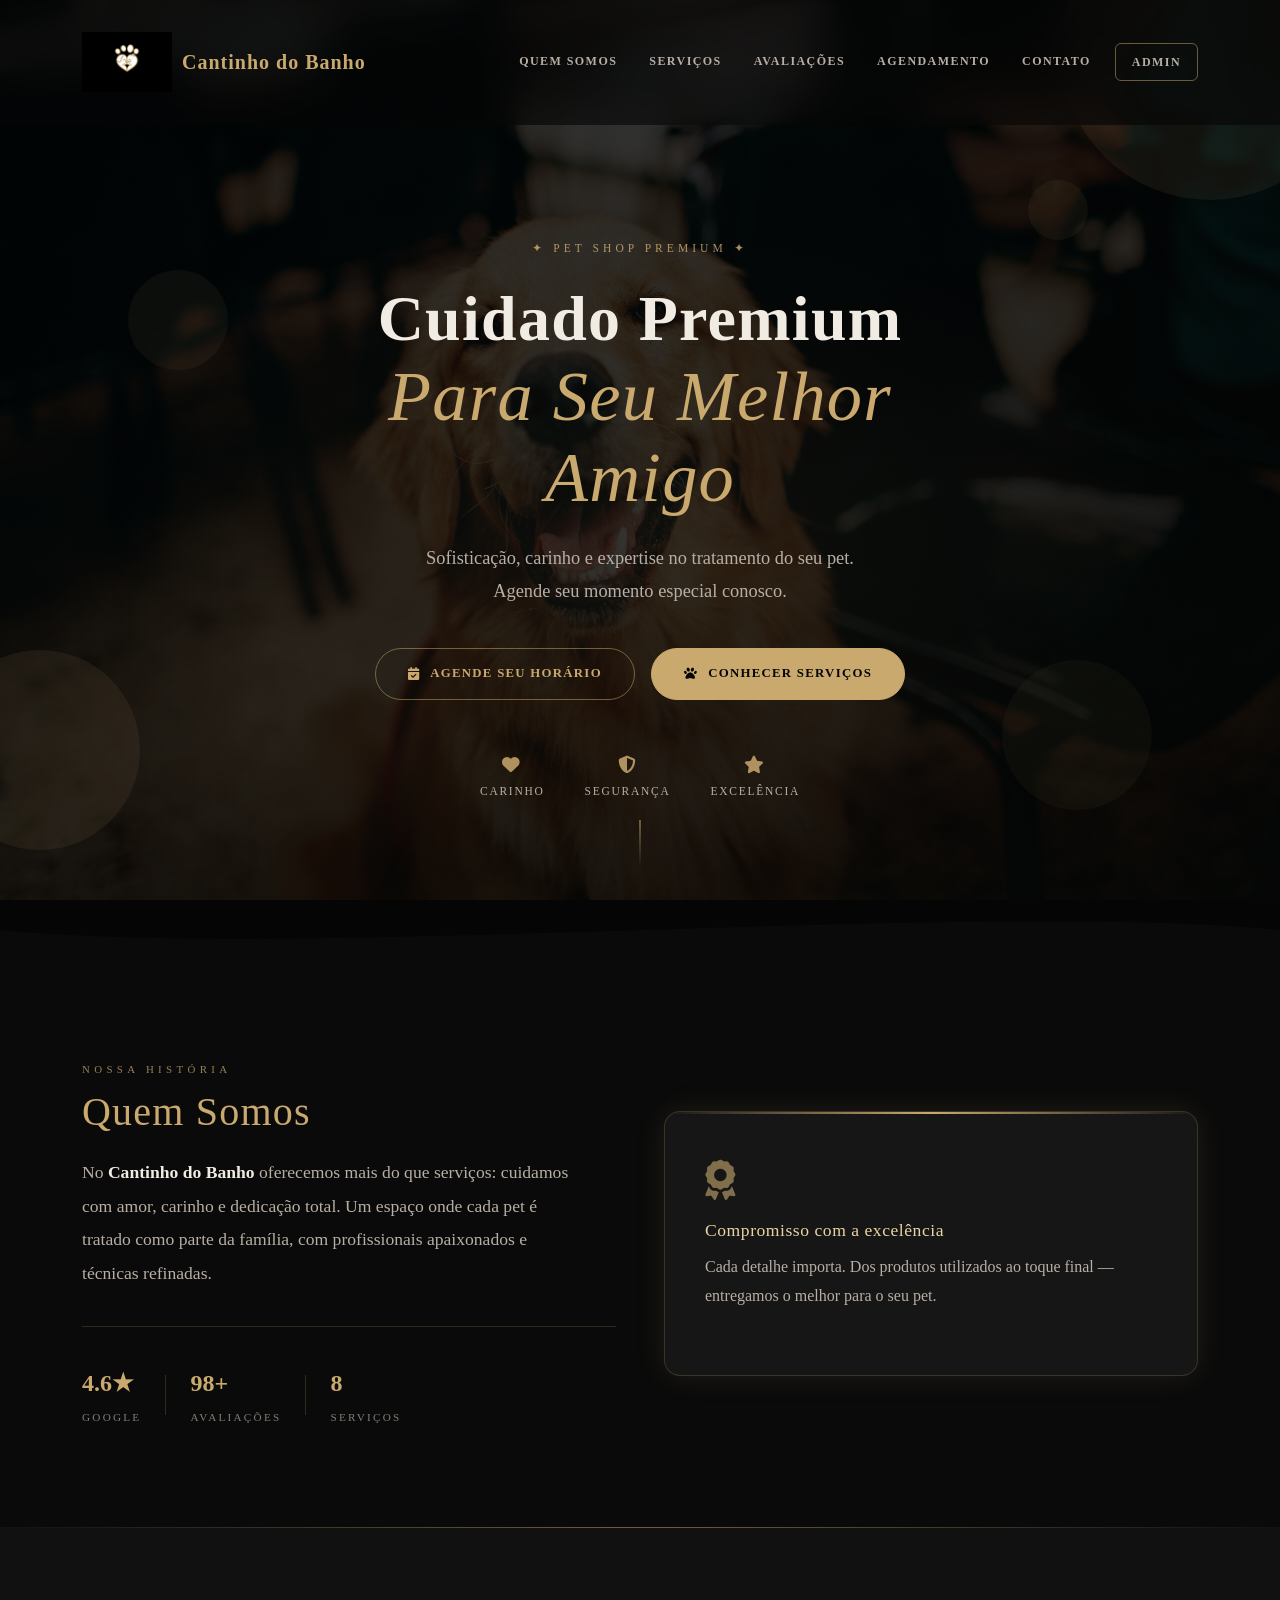
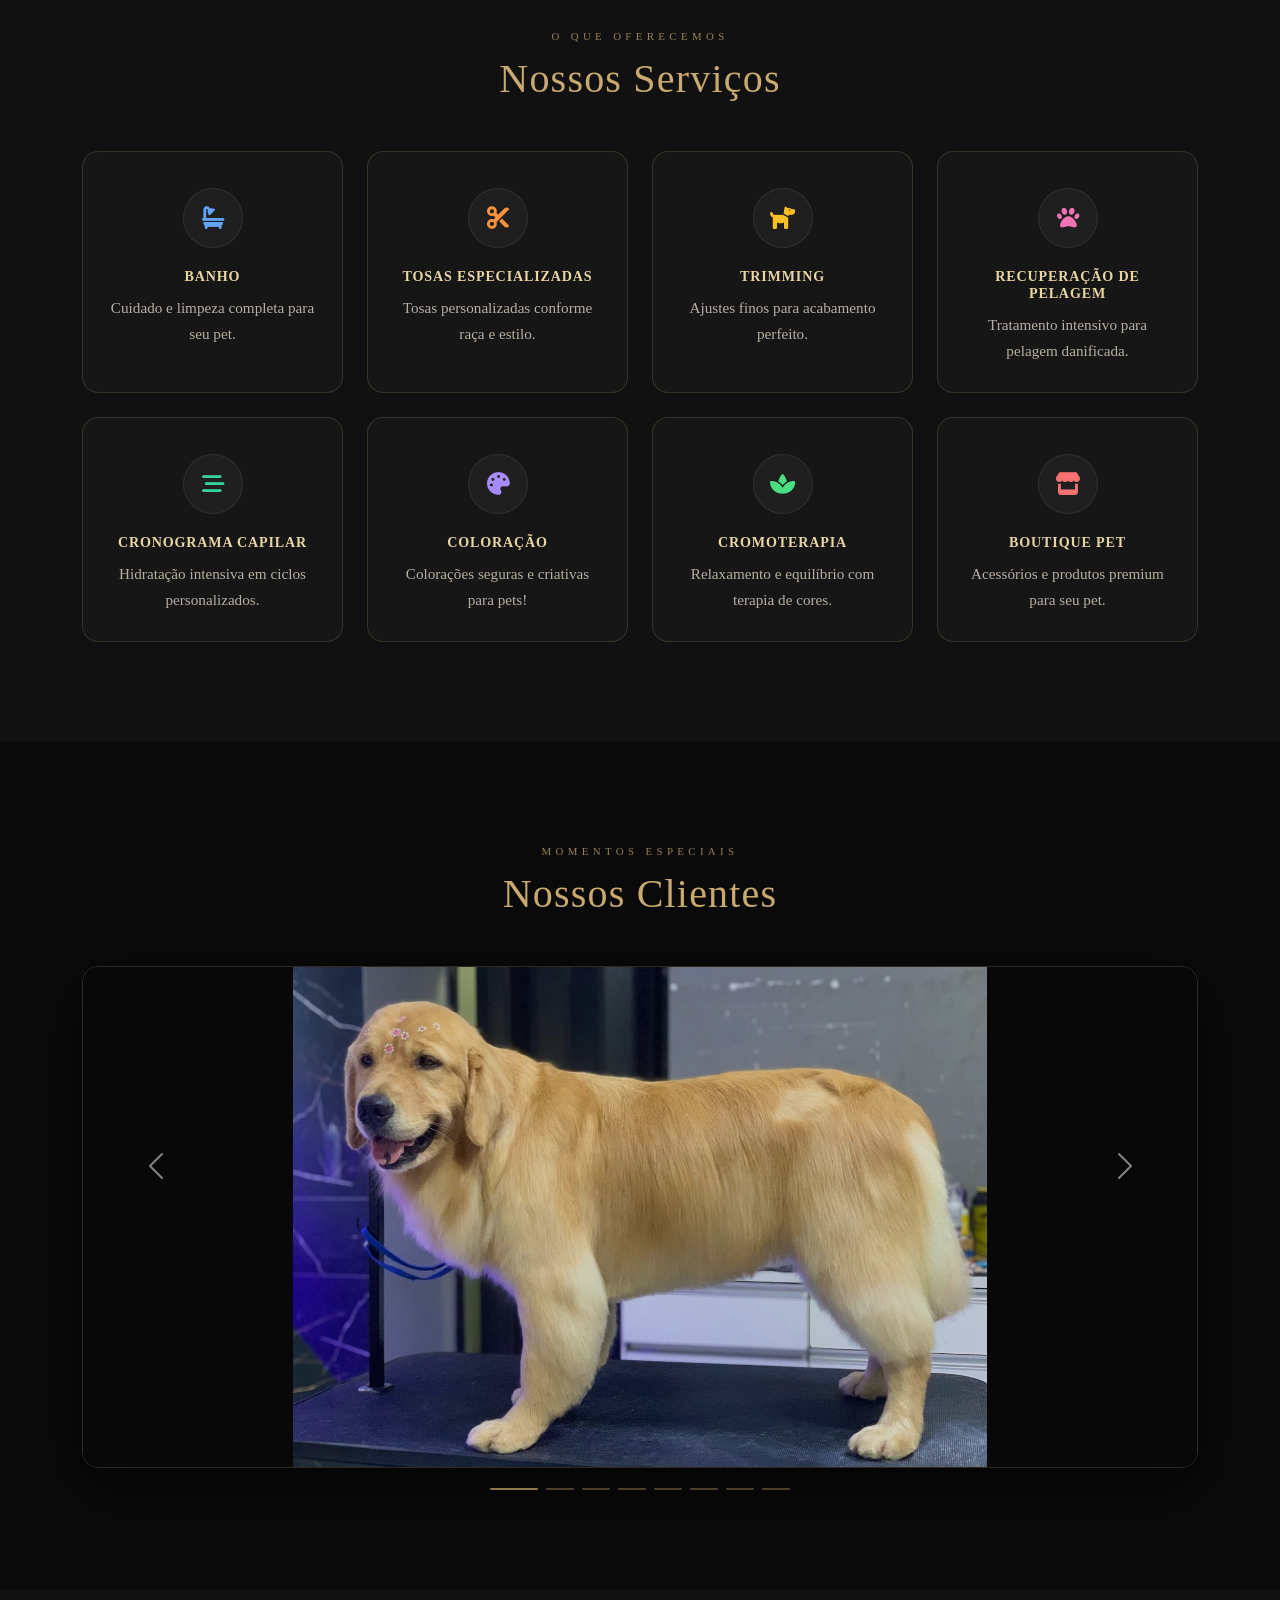
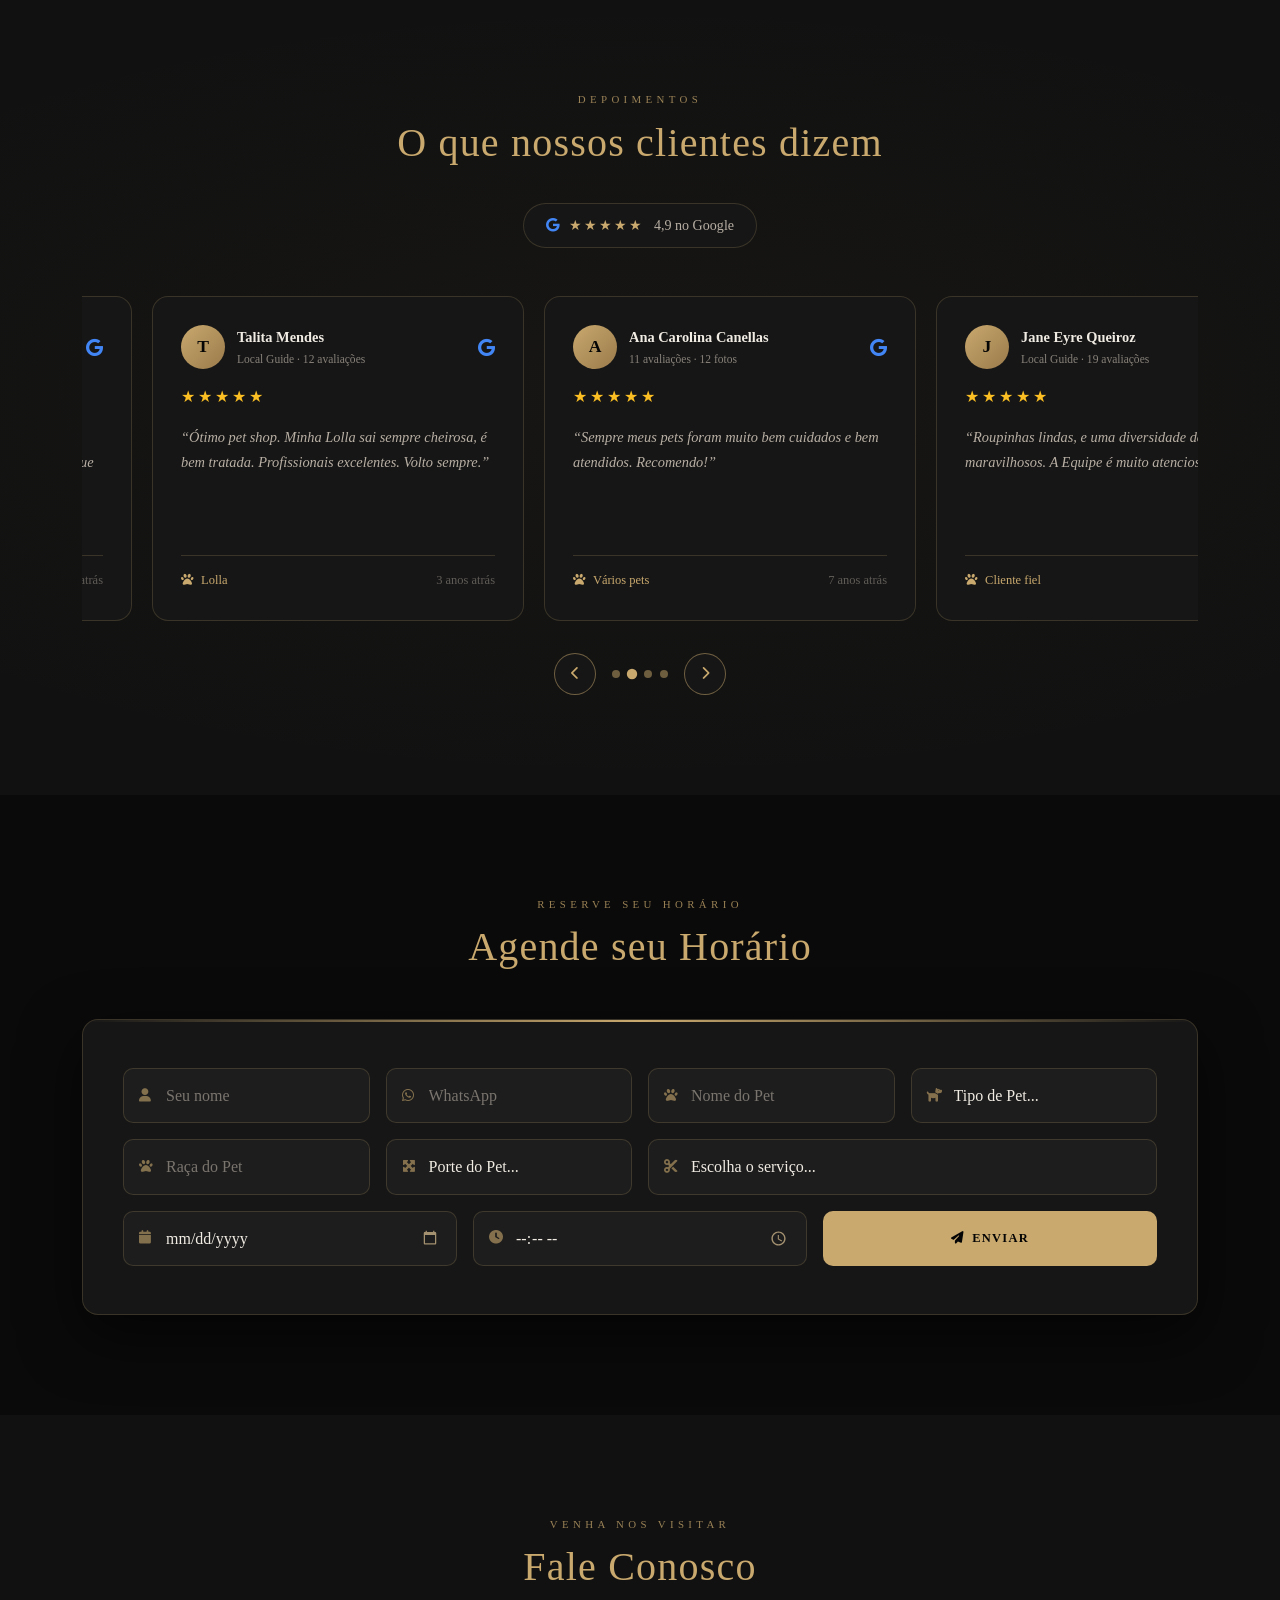
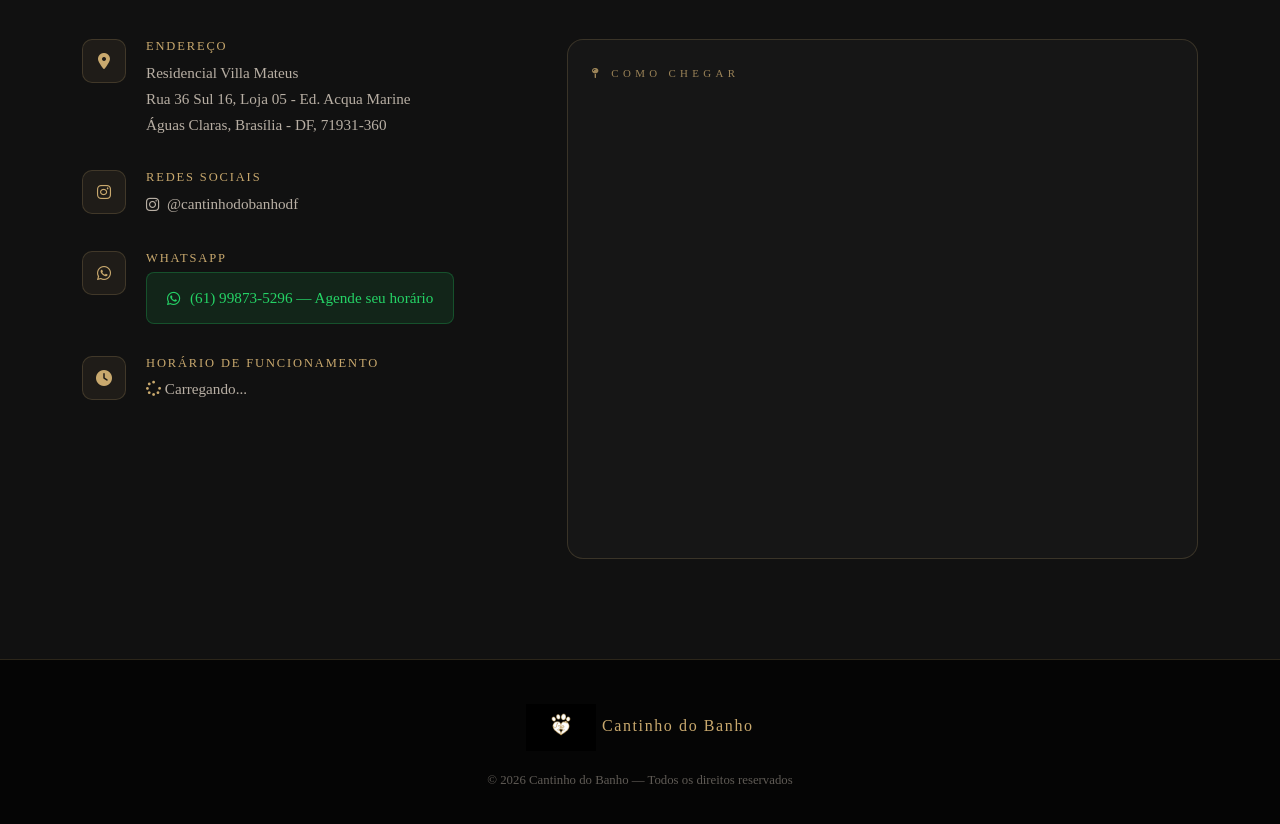
==== commit 870a4a05: "V-2.0.1" ====
--- a/target/Cantinho_banho-1.0-SNAPSHOT/index.html
+++ b/target/Cantinho_banho-1.0-SNAPSHOT/index.html
@@ -18,6 +18,73 @@
         <style>html {
                 scroll-behavior: smooth;
                 overflow-x: hidden;
+
+                .custom-alert-overlay {
+                    position: fixed;
+                    top: 0;
+                    left: 0;
+                    width: 100%;
+                    height: 100%;
+                    background: rgba(0, 0, 0, 0.85);
+                    backdrop-filter: blur(8px);
+                    display: flex;
+                    align-items: center;
+                    justify-content: center;
+                    z-index: 9999;
+                    opacity: 0;
+                    transition: var(--trans);
+                }
+
+                .custom-alert-box {
+                    background: var(--preto-card);
+                    border: 1px solid var(--borda-forte);
+                    border-radius: var(--radius);
+                    padding: 30px;
+                    max-width: 400px;
+                    width: 90%;
+                    text-align: center;
+                    box-shadow: var(--sombra-dourada);
+                    transform: translateY(-20px);
+                    transition: var(--trans);
+                }
+
+                .custom-alert-overlay.active {
+                    opacity: 1;
+                }
+                .custom-alert-overlay.active .custom-alert-box {
+                    transform: translateY(0);
+                }
+
+                .custom-alert-icon {
+                    font-size: 3rem;
+                    color: var(--dourado);
+                    margin-bottom: 20px;
+                }
+
+                .custom-alert-text {
+                    font-family: 'Cormorant Garamond', serif;
+                    color: var(--texto);
+                    font-size: 1.2rem;
+                    margin-bottom: 25px;
+                }
+
+                .custom-alert-btn {
+                    background: var(--dourado);
+                    color: var(--preto);
+                    border: none;
+                    padding: 10px 30px;
+                    border-radius: var(--radius-sm);
+                    font-family: 'Cinzel', serif;
+                    font-weight: bold;
+                    cursor: pointer;
+                    transition: var(--trans);
+                }
+
+                .custom-alert-btn:hover {
+                    background: var(--dourado-claro);
+                    transform: scale(1.05);
+                }
+
             }</style>
     </head>
     <body>
@@ -642,7 +709,7 @@
         <footer class="footer">
             <div class="container text-center">
                 <p class="footer-brand"><img src="[data-uri]" alt="Logo" class="footer-logo-img"> Cantinho do Banho</p>
-                <p class="footer-copy">© 2025 Cantinho do Banho — Todos os direitos reservados</p>
+                <p class="footer-copy">© <span id="anoAtual"></span> Cantinho do Banho — Todos os direitos reservados</p>
             </div>
         </footer>
 
@@ -650,87 +717,128 @@
         <script src="https://cdn.jsdelivr.net/npm/bootstrap@5.3.2/dist/js/bootstrap.bundle.min.js"></script>
         <script src="https://cdn.jsdelivr.net/npm/aos@2.3.4/dist/aos.js"></script>
         <script>
-                                    window.horariosLoja = [];
-
-                                    AOS.init({duration: 900, once: true, easing: 'ease-out-quart', offset: 60});
-
-                                    document.addEventListener("DOMContentLoaded", () => {
-                                        window.addEventListener('scroll', () => {
-                                            const navbar = document.querySelector('.navbar');
-                                            if (navbar)
-                                                navbar.classList.toggle('scrolled', window.scrollY > 50);
-                                            const waFloat = document.querySelector('.whatsapp-float');
-                                            if (waFloat)
-                                                waFloat.classList.toggle('visible', window.scrollY > 300);
-                                        });
-
-                                        document.querySelectorAll('.navbar .nav-link').forEach(link => {
-                                            link.addEventListener('click', () => {
-                                                const navbarCollapse = document.querySelector('.navbar-collapse');
-                                                if (navbarCollapse && navbarCollapse.classList.contains('show')) {
-                                                    bootstrap.Collapse.getOrCreateInstance(navbarCollapse).hide();
-                                                }
-                                            });
-                                        });
-
-                                        const inputData = document.getElementById('data'); 
-                                        if (inputData) {
-                                            const hoje = new Date().toISOString().split("T")[0];
-                                            inputData.setAttribute('min', hoje);
+                            window.horariosLoja = [];
+
+                            AOS.init({duration: 900, once: true, easing: 'ease-out-quart', offset: 60});
+
+                            document.addEventListener("DOMContentLoaded", () => {
+                                window.addEventListener('scroll', () => {
+                                    const navbar = document.querySelector('.navbar');
+                                    if (navbar)
+                                        navbar.classList.toggle('scrolled', window.scrollY > 50);
+                                    const waFloat = document.querySelector('.whatsapp-float');
+                                    if (waFloat)
+                                        waFloat.classList.toggle('visible', window.scrollY > 300);
+                                });
+
+                                document.querySelectorAll('.navbar .nav-link').forEach(link => {
+                                    link.addEventListener('click', () => {
+                                        const navbarCollapse = document.querySelector('.navbar-collapse');
+                                        if (navbarCollapse && navbarCollapse.classList.contains('show')) {
+                                            bootstrap.Collapse.getOrCreateInstance(navbarCollapse).hide();
                                         }
-
                                     });
-
-                                    function aplicarRegrasNoFormulario() {
-                                        const inputData = document.getElementById('data');
-                                        const inputHora = document.getElementById('hora');
-
-                                        if (!inputData || !inputHora || window.horariosLoja.length === 0)
-                                            return;
-
+                                });
+
+                                const inputData = document.getElementById('data');
+                                if (inputData) {
+                                    const hoje = new Date().toISOString().split("T")[0];
+                                    inputData.setAttribute('min', hoje);
+                                }
+
+                            });
+
+                            function aplicarRegrasNoFormulario() {
+                                const inputData = document.getElementById('data');
+                                const inputHora = document.getElementById('hora');
+
+                                if (!inputData || !inputHora || window.horariosLoja.length === 0)
+                                    return;
+
+                                inputHora.disabled = true;
+
+                                inputData.addEventListener('change', function () {
+                                    if (!this.value) {
                                         inputHora.disabled = true;
-
-                                        inputData.addEventListener('change', function () {
-                                            if (!this.value) {
-                                                inputHora.disabled = true;
-                                                inputHora.value = '';
-                                                return;
-                                            }
-
-                                            const dataEscolhida = new Date(this.value + "T00:00:00");
-                                            const diaSemana = dataEscolhida.getDay(); 
-
-                                            const regraDoDia = window.horariosLoja.find(h => h.diaDaSemana === diaSemana);
-
-                                            if (regraDoDia && !regraDoDia.aberto) {
-                                                alert(`Desculpe, nós estamos fechados aos ${regraDoDia.nomeDia}s. Por favor, escolha outra data.`);
-                                                this.value = ''; // Limpa a data errada
-                                                inputHora.value = '';
-                                                inputHora.disabled = true;
-                                                return;
-                                            }
-
-                                            inputHora.disabled = false;
-                                            inputHora.min = regraDoDia.horaAbertura;
-                                            inputHora.max = regraDoDia.horaFechamento;
-                                            inputHora.title = `Nosso horário hoje é das ${regraDoDia.horaAbertura} às ${regraDoDia.horaFechamento}`;
-                                        });
-
-                                        inputHora.addEventListener('change', function () {
-                                            if (!this.value || !inputData.value)
-                                                return;
-
-                                            const dataEscolhida = new Date(inputData.value + "T00:00:00");
-                                            const regraDoDia = window.horariosLoja.find(h => h.diaDaSemana === dataEscolhida.getDay());
-
-                                            if (regraDoDia) {
-                                                if (this.value < regraDoDia.horaAbertura || this.value > regraDoDia.horaFechamento) {
-                                                    alert(`Para este dia, atendemos apenas entre ${regraDoDia.horaAbertura} e ${regraDoDia.horaFechamento}. Por favor, ajuste o horário.`);
-                                                    this.value = ''; // Limpa a hora errada
-                                                }
-                                            }
-                                        });
+                                        inputHora.value = '';
+                                        return;
                                     }
+
+                                    const dataEscolhida = new Date(this.value + "T00:00:00");
+                                    const diaSemana = dataEscolhida.getDay();
+
+                                    const regraDoDia = window.horariosLoja.find(h => h.diaDaSemana === diaSemana);
+
+                                    if (regraDoDia && !regraDoDia.aberto) {
+                                        exibirMensagem(`Desculpe, nós estamos fechados aos ${regraDoDia.nomeDia}s. Por favor, escolha outra data.`, 'info');
+                                        this.value = ''; // Limpa a data errada
+                                        inputHora.value = '';
+                                        inputHora.disabled = true;
+                                        return;
+                                    }
+
+                                    inputHora.disabled = false;
+                                    inputHora.min = regraDoDia.horaAbertura;
+                                    inputHora.max = regraDoDia.horaFechamento;
+                                    inputHora.title = `Nosso horário hoje é das ${regraDoDia.horaAbertura} às ${regraDoDia.horaFechamento}`;
+                                });
+
+                                inputHora.addEventListener('change', function () {
+                                    if (!this.value || !inputData.value)
+                                        return;
+
+                                    const dataEscolhida = new Date(inputData.value + "T00:00:00");
+                                    const regraDoDia = window.horariosLoja.find(h => h.diaDaSemana === dataEscolhida.getDay());
+
+                                    if (regraDoDia) {
+                                        if (this.value < regraDoDia.horaAbertura || this.value > regraDoDia.horaFechamento) {
+                                            exibirMensagem(`Para este dia, atendemos apenas entre ${regraDoDia.horaAbertura} e ${regraDoDia.horaFechamento}. Por favor, ajuste o horário.`, 'info');
+                                            this.value = ''; // Limpa a hora errada
+                                        }
+                                    }
+                                });
+                            }
+                            window.exibirMensagem = function (mensagem, tipo = 'info') {
+                                const anterior = document.querySelector('.custom-alert-overlay');
+                                if (anterior)
+                                    anterior.remove();
+
+                                const overlay = document.createElement('div');
+                                overlay.className = 'custom-alert-overlay';
+
+                                const icones = {
+                                    success: 'fa-check-circle',
+                                    error: 'fa-exclamation-triangle',
+                                    info: 'fa-info-circle'
+                                };
+
+                                overlay.innerHTML = `
+        <div class="custom-alert-box">
+            <div class="custom-alert-icon">
+                <i class="fas ${icones[tipo] || icones.info}"></i>
+            </div>
+            <div class="custom-alert-text">${mensagem}</div>
+            <button class="custom-alert-btn">OK</button>
+        </div>
+    `;
+
+                                document.body.appendChild(overlay);
+
+                                // Animação de entrada
+                                setTimeout(() => overlay.classList.add('active'), 10);
+
+                                const fechar = () => {
+                                    overlay.classList.remove('active');
+                                    setTimeout(() => overlay.remove(), 300);
+                                };
+
+                                overlay.querySelector('.custom-alert-btn').onclick = fechar;
+                                overlay.onclick = (e) => {
+                                    if (e.target === overlay)
+                                        fechar();
+                                };
+                            };
+                            document.getElementById('anoAtual').textContent = new Date().getFullYear();
         </script>
 
         <script src="js/agendamento.js"></script>
